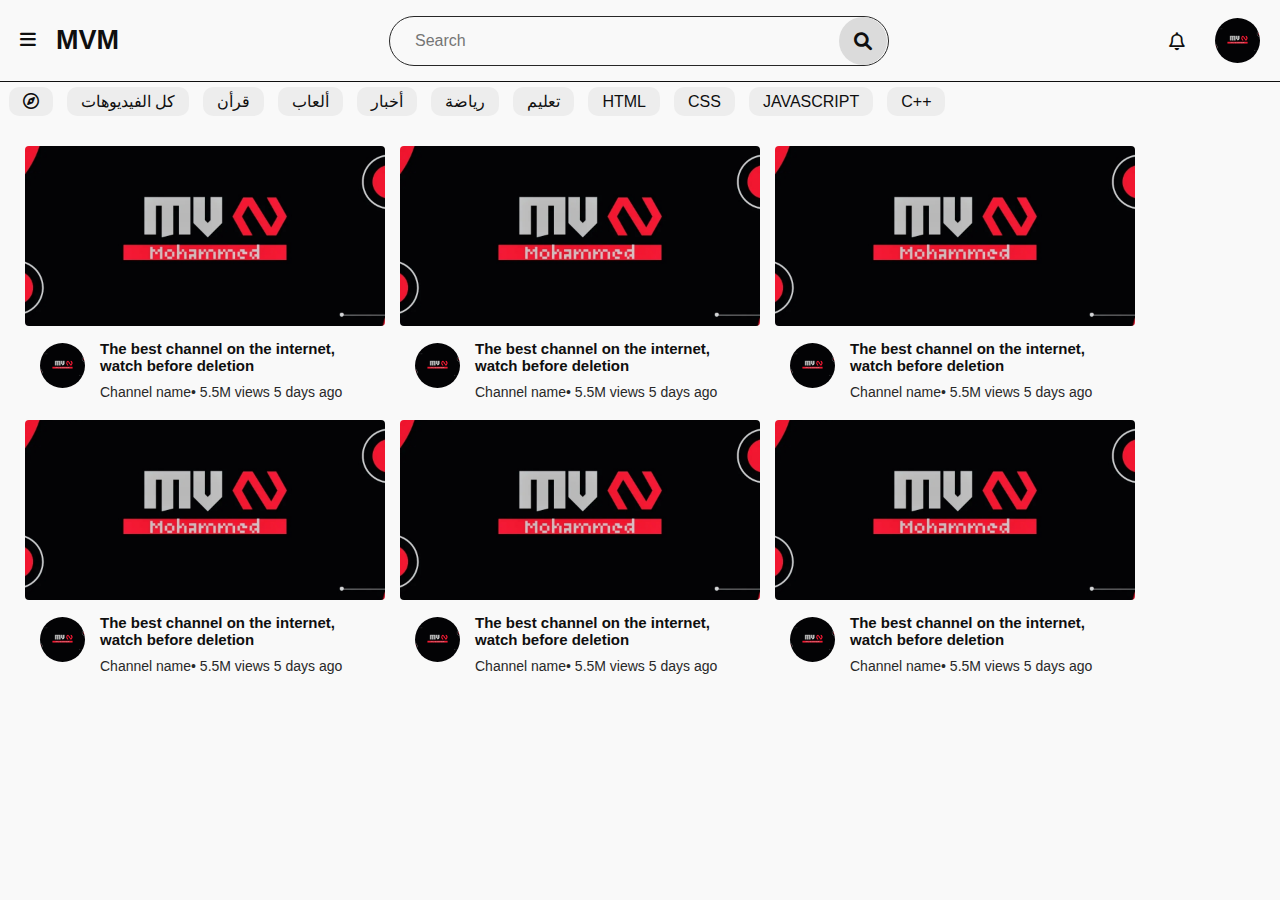
==== index.html @ 01b05f8d "Update index.html" ====
<!DOCTYPE html>
<html lang="ar">

<head>
 <meta charset="UTF-8">
 <meta name="viewport" content="width=device-width, initial-scale=1.0">
 <title>my YouTube</title>
 <link rel="shortcut icon" type="x-icon" herf="mv.jpg">
 <link rel="stylesheet" href="https://cdnjs.cloudflare.com/ajax/libs/font-awesome/6.0.0-beta3/css/all.min.css">
 <link rel="stylesheet" href="styles.css">
</head>

<body>
 <!-- upper menu -->
 <div class="navbar-top">
   <div class="nav-left">
      <a href="#" class="nav-item sidebar-btn"><i class="fa-solid fa-bars"></i></a>
      <a href="#logo" class="nav-item logo"><h2>MVM</h2></a>
   </div>
   <div class="search-pc">
      <input type="search" placeholder="Search">
      <a href="#" class="nav-item search-icon-pc"><i class="fas fa-search"></i></a>
   </div>
  <div class="nav-right">
   <a href="search.html" class="nav-item" id="search-icon"><i class="fas fa-search"></i></a>
   <a href="#" class="nav-item"><i class="fa-regular fa-bell"></i></a>
   <a href="account.html" class="profile-pc"><img src="mv.jpg" alt="error"></a>
  </div>
 </div>
 <!-------------------------->
 <!-- small bar -->
 <div class="navbar-sub">
  <a href="test.html">
   <div class="sub-item"><i class="fa-regular fa-compass"></i></div>

  <a href="test.html">
   <div class="sub-item">كل الفيديوهات</div>
  </a>
  <a href="test.html">
   <div class="sub-item">قرأن</div>
  </a>
  <a href="test.html">
   <div class="sub-item">ألعاب</div>
  </a>
  <a href="test.html">
   <div class="sub-item">أخبار</div>
  </a>
  <a href="test.html">
   <div class="sub-item">رياضة</div>
  </a>
  <a href="test.html">
   <div class="sub-item">تعليم</div>
  </a>
   <a href="test.html">
   <div class="sub-item">HTML</div>
  </a>
  <a href="test.html">
   <div class="sub-item">CSS</div>
  </a>
  <a href="test.html">
   <div class="sub-item">JAVASCRIPT</div>
  </a>
  <a href="test.html">
   <div class="sub-item">C++</div>
  </a>
  <!-- أضف المزيد من العناصر هنا إذا لزم الأمر -->
 </div>
 <!----- side bar ----->
 <div class="sidebar" id="sidebar">
   <ul>
      <li><a href="#" class="nav-item" id="sidebar-menu-btn"><i class="fa-solid fa-bars"></i></a></li>
       <li><a href="#">Home</a></li>
       <li><a href="#">Trending</a></li>
       <li><a href="#">Subscriptions</a></li>
       <hr>
       <li><a href="#">Library</a></li>
       <li><a href="#">History</a></li>
       
   </ul>
</div>
 <!-- media -->
 <div class="content">
  <div class="video-list">

   <!-- video1 -->
   <div class="video-item">
    <a href="V_index.html" class="vid-link">
     <div>
      <img src="mv.jpg" alt="Video Thumbnail">
     </div>
     <div class="vidtitle">
      <div>
       <a href="account.html">
        <img src="mv.jpg" alt="error">
       </a>
      </div>
      <div class="viddes">
       <a href="test.html">
        <h3>The best channel on the internet, watch before deletion </h3>
        <p>Channel name<span>&bull; 5.5M views </span><span>5 days ago </span></p>
       </a>
      </div>
     </div>
    </a>
   </div>

   <!-- video2 -->
   <div class="video-item">
    <a href="test.html" class="vid-link">
     <div>
      <img src="mv.jpg" alt="Video Thumbnail">
     </div>
     <div class="vidtitle">
      <div>
       <a href="account.html">
        <img src="mv.jpg" alt="error">
       </a>
      </div>
      <div class="viddes">
       <a href="test.html">
        <h3>The best channel on the internet, watch before deletion </h3>
        <p>Channel name<span>&bull; 5.5M views </span><span>5 days ago </span></p>
       </a>
      </div>
     </div>
    </a>
   </div>
   
      <!-- video3 -->
   <div class="video-item">
    <a href="test.html" class="vid-link">
     <div>
      <img src="mv.jpg" alt="Video Thumbnail">
     </div>
     <div class="vidtitle">
      <div>
       <a href="account.html">
        <img src="mv.jpg" alt="error">
       </a>
      </div>
      <div class="viddes">
       <a href="test.html">
        <h3>The best channel on the internet, watch before deletion </h3>
        <p>Channel name<span>&bull; 5.5M views </span><span>5 days ago </span></p>
       </a>
      </div>
     </div>
    </a>
   </div>
   
      <!-- video4 -->
   <div class="video-item">
    <a href="test.html" class="vid-link">
     <div>
      <img src="mv.jpg" alt="Video Thumbnail">
     </div>
     <div class="vidtitle">
      <div>
       <a href="account.html">
        <img src="mv.jpg" alt="error">
       </a>
      </div>
      <div class="viddes">
       <a href="test.html">
        <h3>The best channel on the internet, watch before deletion </h3>
        <p>Channel name<span>&bull; 5.5M views </span><span>5 days ago </span></p>
       </a>
      </div>
     </div>
    </a>
   </div>

   <!-- video5 -->
   <div class="video-item">
      <a href="V_index.html" class="vid-link">
       <div>
        <img src="mv.jpg" alt="Video Thumbnail">
       </div>
       <div class="vidtitle">
        <div>
         <a href="account.html">
          <img src="mv.jpg" alt="error">
         </a>
        </div>
        <div class="viddes">
         <a href="test.html">
          <h3>The best channel on the internet, watch before deletion </h3>
          <p>Channel name<span>&bull; 5.5M views </span><span>5 days ago </span></p>
         </a>
        </div>
       </div>
      </a>
     </div>

     <!-- video6 -->
   <div class="video-item">
      <a href="V_index.html" class="vid-link">
       <div>
        <img src="mv.jpg" alt="Video Thumbnail">
       </div>
       <div class="vidtitle">
        <div>
         <a href="account.html">
          <img src="mv.jpg" alt="error">
         </a>
        </div>
        <div class="viddes">
         <a href="test.html">
          <h3>The best channel on the internet, watch before deletion </h3>
          <p>Channel name<span>&bull; 5.5M views </span><span>5 days ago </span></p>
         </a>
        </div>
       </div>
      </a>
     </div>


   <!-- more video -->
  </div>
 </div>

 <!-- button menu -->
 <div class="navbar">
  <a href="#" class="nav-item home"><i class="fas fa-home"></i><span>Home</span></a>
  <a href="shorts.html" class="nav-item"><i class="fa-solid fa-bolt"></i><span>Shorts</span></a>
  <a href="upload-video.html" class="nav-item add"><i class="fas fa-plus-circle"></i></a>
  <a href="subscriber.html" class="nav-item"><i class="fa-solid fa-layer-group"></i><span>Subscriptions</span></a>
  <a href="account.html" class="nav-item"><img src="mv.jpg" alt="error"><span>You</span></a>
 </div>
 <script src="script.js" defer></script>
</body>
</html>
---- styles.css ----
* {
  font-family: Arial, sans-serif;
  outline: none;
  margin: 0;
  padding: 0;
  text-decoration: none;
  box-sizing: border-box;
}

body {
  background: var(--prc);
  padding-bottom: 60px;
  /* مساحة للشريط السفلي */
}
a {
  text-decoration: none;
}
:root {
  /*primery*/
  --prc: #f9f9f9;
  /*secondry*/
  --sec: #0f0f0f;
  /*logo*/
  --logo: #0f0f0f;
  /*icon*/
  --icc: #0f0f0f;
  /*background icon*/
  --icbgc: #dbdbdb;
  /*title*/
  --tic: #0f0f0f;
  /*paragraph*/
  --pac: #282828;
  /*menu*/
  --menuc: #ededed;

  /*open page button like home button*/
  --opc: #ff0000;
  /*subscribe button*/
  --sbc: #ff0000;
  /*subscribe background button*/
  --sbgbc: #cc0000;
  /*button hover*/
  --bhc: #383839;
}

.dark-mode {
  /*primery*/
  --prc: #0f0f0f;
  /*secondry*/
  --sec: #f9f9f9;
  /*logo*/
  --logo: #f1f1f1;
  /*icon*/
  --icc: #f9f9f9;
  /*background icon*/
  --icbgc: #272727;
  /*title*/
  --tic: #f1f1f1;
  /*paragraph*/
  --pac: #6d6d6d;
  /*menu*/
  --menuc: #272727;
}

#dark {
  cursor: pointer;
}

.vid-link {
  text-decoration: none;
  color: var(--tic);
}
/****************************************************/
.navbar-top {
  display: flex;
  justify-content: space-between;
  align-items: center;
  background-color: var(--prc);
  border-bottom: 1px solid var(--sec);
  padding: 0 20px;
  z-index: 1000;
  /* ضمان بقاء الشريط فوق باقي العناصر */
}
.nav-left{
  display: flex;
  gap: 10px;
}
.nav-left .sidebar-btn{
  cursor: pointer;
  margin-top: 5px;
}
.navbar-top .logo {
  font-size: 20px;
  font-weight: 700;
  padding-left: 10px;
  text-align: left;
}

.logo h2 {
  color: var(--sec);
}
.search-pc{
  display: flex;
  position: relative;
  gap: 10px;
}
.search-pc input{
  width: 500px;
  padding: 5px 25px;
  border-radius: 25px;
  font-size: 1rem;
  border: 1px solid var(--pac);
  background-color: var(--prc);
  color: var(--tic);
}
.search-icon-pc i{
  position: absolute;
  top: 1px;
  right: 12px;
  z-index: 1;
  background-color: var(--icbgc);
  padding: 15px;
  border-radius: 50%;
}
.navbar-top .nav-right {
  display: flex;
  gap: 30px;
}

.navbar-top .nav-item {
  display: flex;
  color: var(--icc);
  text-decoration: none;
  font-size: 18px;
}
#search-icon{
  display: none;
}
/**********/
.navbar-sub {
  padding-top: 10px;
  display: flex;
  overflow-x: auto;
  white-space: nowrap;
  background-color: var(--prc);
  padding: 5px 5px;
  gap: 10px;
}

.navbar-sub .sub-item {
  display: inline-block;
  padding: 5px 14px;
  margin-left: 4px;
  color: var(--sec);
  cursor: pointer;
  flex-shrink: 0;
  border-radius: 10px;
  background-color: var(--menuc);
  height: 100%;
  align-content: center;
}

.navbar-sub .sub-item:hover {
  background-color: #a2a2a2;
}
.nav-item.add i{
    font-size: 26px;
}

/********side bar **********/
.sidebar {
  display: none;  /* flex */
  flex-direction: column;
  justify-content: space-between;
  position: fixed;
  top: 0;
  left: 0;
  width: 250px;
  height: 100vh;
  background-color: var(--prc);
  padding: 20px;
  border-left: 1px solid var(--sec);
}
.sidebar ul{
  list-style: none;
  padding: 0;
  margin: 0;
}
.sidebar ul li {
  margin-bottom: 10px;
}
.sidebar ul li a{
    color: var(--tic);
    font-size: 1rem;
    font-weight: 600;
}
#sidebar_btn{
  position: fixed;
  top: 20px;
  right: 20px;
  cursor: pointer;
}
/****** bottom sub *******/
.navbar {
display: none;
}
.nav-item {
  flex: 1;
  text-align: center;
  padding: 25px 0;
  color: var(--icc);
  text-decoration: none;
  font-size: 12px;
}
.profile-pc{
  display: flex;
  align-items: center;
}
.profile-pc img{
  width: 45px;
  height: 45px;
  border-radius: 50%;
}
.nav-item img {
  width: 25px;
  height: 25px;
  border-radius: 50%;
}
.nav-item.home {
  color: var(--opc);
}
.nav-item span {
  display: block;
  margin-top: 5px;
}
/**channal bottom sub**/
.nav-item.ch-subscriptions {
  color: var(--opc);
}
/********** contant *******/
.content {
  padding: 2px 0;
  padding-top: 0px;
  padding-bottom: 30px;
  /* مساحة إضافية لتجنب تداخل المحتوى مع الشريط العلوي */
  overflow-y: auto;
}

.video-list {
  display: flex;
  flex-wrap: wrap;
  gap: 15px;
  padding-left: 25px;
  padding-top: 25px;
}

.video-item {
  background: var(--prc);
  width: 360px;
}

.video-item img {
  object-fit: cover;
  width: 360px;
  height: 180px;
  border-radius: 4px;
}

.vidtitle {
  display: flex;
  flex-direction: row;
  align-items: center;
  padding-left: 15px;
}

.vidtitle img {
  object-fit: cover;
  width: 45px;
  height: 45px;
  border-radius: 50px;
}

.vidtitle .viddes {
  align-items: center;
  margin-left: 10px;
}

.vidtitle a {
  color: var(--tic);
  text-decoration: none;
}

.vidtitle .viddes h3 {
  margin: 10px 5px;
  font-size: 15px;
}

.vidtitle p {
  margin: 5px;
  font-size: 14px;
  color: var(--pac);
}

.vidtitle .viddes {
  color: var(--tic);
  font-size: 0.9rem;
}

/******* account ********/
.nav-item.aactive {
  color: var(--sec);
}

.acontent {
  padding: 0 20px;
  padding-top: 20px;
  padding-bottom: 30px;
  /* مساحة إضافية لتجنب تداخل المحتوى مع الشريط العلوي */
  overflow-y: auto;
}

.aprofile {
  display: flex;
  border-radius: 15px;
  align-items: top;
  box-sizing: border-box;
  align-items: center;
  width: 100%;
  gap: 20px;
  padding: 2px 20px;
  color: var(--tic);
}

.aprofile img {
  width: 80px;
  height: 80px;
  border-radius: 50px;
}

.acontent-title {
  display: flex;
  align-items: center;
  justify-content: space-between;
  margin: 20px;
  color: var(--tic);
  font-size: 0.9rem;
}

.acontent-title button {
  display: flex;
  margin: 0;
  padding: 10px;
  border-radius: 15px;
  height: 40px;
  align-items: center;
}

.avideo-list {
  display: flex;
  flex-wrap: nowrap;
  overflow-x: auto;
  -webkit-overflow-scrolling: touch;
}

.avideo-item {
  flex: 0 0 auto;
  margin-right: 10px;
  width: 150px;
}
.avideo-item img {
  width: 100%;
  height: 50%;
  border-radius: 15px;
  object-fit: cover;
}

.avideo-item h3 {
  margin: 10px 0 5px;
  font-size: 18px;
  color: var(--tic);
}

.avideo-item p {
  font-size: 14px;
  color: var(--pac);
}
/****** sizing ***********/
@media (max-width: 600px) {
  .nav-item {
    font-size: 10px;
  }
  #search-icon{
    display: flex;
    color: var(--icc);
    text-decoration: none;
    font-size: 18px;
  }
  .nav-item i {
    font-size: 20px;
  }
  .profile-pc{
    display: none;
  }
  .video-item h3 {
    font-size: 16px;
  }

  .video-item p {
    font-size: 12px;
  }

  .avideo-item h3 {
    font-size: 16px;
  }

  .avideo-item p {
    font-size: 12px;
  }
  .video-list {
    display: flex;
    gap: 15px;
  padding-left: 0px;
  padding-top: 0px;
  }
  .video-item {
  background: var(--prc);
  width: 100%;
}
.video-item img {
  object-fit: cover;
  width: 100%;
  height: 230px;
}
.vidtitle img {
  object-fit: cover;
  width: 45px;
  height: 45px;
  border-radius: 50px;
}
#side-menu{
  display: none;
}
.navbar{
  display: flex;
  justify-content: space-around;
  align-items: center;
  position: fixed;
  bottom: 0;
  width: 100%;
  background-color: var(--prc);
  box-shadow: 0 -2px 5px rgba(0, 0, 0, 0.1);
  z-index: 999;
}
.sidebar{
  display: none;
}
.nav-left .sidebar-btn{
  display: none;
}
.search-pc{
  display: none;
}
}
/******* settings **********/
.Scontent {
  display: flex;
  flex-direction: column;
}

.seth3 {
  color: var(--tic);
}

.sbut-list button {
  background: var(--prc);
  font-size: 1rem;
  font-weight: 500;
  padding-left: 20px;
  text-align: left;
  width: 100%;
  height: 50px;
  border: none;
  color: var(--tic);
}

.but-list button:hover {
  background: var(--bhc);
}

/*general*/
#toggle-dark-mode span {
  position: fixed;
  right: 15px;
}

#toggle-dark-mode span i {
  fill: var(--icc);
}

#toggle-dark-mode span i:last-child {
  display: none;
}

.dark-mode #toggle-dark-mode span i:first-child {
  display: none;
}

.dark-mode #toggle-dark-mode span i:last-child {
  display: block;
}
/*********search**********/
.search-container {
  display: flex;
  position: relative;
  margin: 15px 10px;
  align-items: center;
  gap: 5px;
  width: auto;
}

.search-container button {
  padding: 5px 8px;
  color: var(--icc);
  background: var(--icbgc);
  font-size: 1.1rem;
  border: none;
  border-radius: 50px;
}

#search-box {
  width: 100%;
  height: 35px;
  border-radius: 20px;
  border: none;
  padding: 0 15px;
  background: var(--icbgc);
  color: var(--tic);
}

.suggestions-box {
  position: absolute;
  left: 0;
  right: 0;
  max-height: 200px;
  overflow-y: auto;
  border: none;
  color: var(--tic);
  font-size: 0.8rem;
}

.suggestion-item {
  padding: 10px;
  padding-left: 60px;
  cursor: pointer;
}

.suggestion-item:hover {
  background-color: var(--icbgc);
}
/****** channel ******/

.channel-banner {
  width: 100%;
  height: 100px;
  overflow: hidden;
  padding: 0px 10px;
}

.banner-image {
  width: 100%;
  height: 100%;
  object-fit: cover;
  border-radius: 15px;
}

.channel-info {
  display: flex;
  align-items: center;
  padding: 15px;
}

.profile-picture {
  width: 70px;
  height: 70px;
  border-radius: 50%;
  margin-right: 10px;
  flex-shrink: 0;
  /* Prevent the image from shrinking */
}

.channel-name {
  font-size: 1.4rem;
  font-weight: 600;
  color: var(--tic);
}

.subscriber-count {
  color: var(--pac);
  font-size: 0.9rem;
}
.Channel-description {
  color: var(--pac);
  font-size: 0.9rem;
  padding-left: 15px;
  margin-bottom: 20px;
}

.subscribe-btn {
  align-content: center;
  margin: 0px 15px;
  margin-bottom: 15px;
}
.subscribe-btn button {
  width: 100%;
  background-color: var(--sbc);
  color: white;
  border: none;
  padding: 10px 20px;
  font-size: 16px;
  border-radius: 25px;
  cursor: pointer;
  transition: background-color 0.3s ease;
}
.subscribe-btn button:hover {
  background-color: var(--sbgbc);
}

/* Navigation Tabs */
.ch-navbar-sub {
  padding-top: 10px;
  display: flex;
  overflow-x: auto;
  white-space: nowrap;
  padding: 5px 5px;
  gap: 1px;
}

.ch-navbar-sub .ch-sub-item {
  display: inline-block;
  padding: 5px 14px;
  margin-left: 4px;
  color: var(--prc2);
  cursor: pointer;
  flex-shrink: 0;
  height: 100%;
  align-content: center;
  border-bottom: 1px solid var(--icc);
}
/* Tab Content */
.tab-content {
  padding: 20px;
  display: none;
}

.tab-content.active {
  display: block;
}

.video-grid {
  display: grid;
  grid-template-columns: repeat(auto-fill, minmax(200px, 1fr));
  gap: 20px;
}

.video-card {
  border: 1px solid #ccc;
  border-radius: 8px;
  overflow: hidden;
  background-color: #fff;
  transition: box-shadow 0.3s ease;
}

.video-card:hover {
  box-shadow: 0 4px 8px rgba(0, 0, 0, 0.1);
}

.video-card img {
  width: 100%;
  height: auto;
}

.video-card h3 {
  margin: 10px;
  font-size: 18px;
}

.video-card p {
  margin: 10px;
  color: var(--pac);
}
/**** channal ****/
.channel-banner {
  width: 100%;
  height: 100px;
  overflow: hidden;
  padding: 0px 10px;
}

.banner-image {
  width: 100%;
  height: 100%;
  object-fit: cover;
  border-radius: 15px;
}

.channel-info {
  display: flex;
  align-items: center;
  padding: 15px;
}

.profile-picture {
  width: 70px;
  height: 70px;
  border-radius: 50%;
  margin-right: 10px;
  flex-shrink: 0;
  /* Prevent the image from shrinking */
}

.channel-name {
  font-size: 1.4rem;
  font-weight: 600;
  color: var(--tic);
}

.subscriber-count {
  color: var(--pac);
  font-size: 0.9rem;
}

.Channel-description {
  color: var(--pac);
  font-size: 0.9rem;
  padding-left: 15px;
  margin-bottom: 20px;
}

.subscribe-btn {
  align-content: center;
  margin: 0px 15px;
  margin-bottom: 15px;
}

.subscribe-btn button {
  width: 100%;
  background-color: var(--opc);
  color: white;
  border: none;
  padding: 10px 20px;
  font-size: 16px;
  border-radius: 25px;
  cursor: pointer;
  transition: background-color 0.3s ease;
}

.subscribe-btn button:hover {
  background-color: var(--sbgbc);
}

/* Navigation Tabs */
.ch-navbar-sub {
  padding-top: 10px;
  display: flex;
  overflow-x: auto;
  white-space: nowrap;
  padding: 5px 5px;
  gap: 1px;
}

.ch-navbar-sub .ch-sub-item {
  display: inline-block;
  padding: 5px 14px;
  margin-left: 4px;
  color: var(--sec);
  cursor: pointer;
  flex-shrink: 0;
  height: 100%;
  align-content: center;
  border-bottom: 2px solid transparent;
  transition: border-color 0.3s ease;
}

.ch-navbar-sub .ch-sub-item.active {
  border-bottom: 2px solid #ff0000;
}

/* Tab Content */
.tab-content {
  padding: 20px;
  display: none;
}

.tab-content.active {
  display: block;
}

.video-grid {
  gap: 10px;
}

.video-card {
  display: flex;
  border-radius: 8px;
  overflow: hidden;
  transition: box-shadow 0.3s ease;
  align-items: center;
  background: transparent;
  border: none;
}
.video-card img {
  width: 160px;
  height: 90px;
  border-radius: 15px;
}
.Toplist {
  color: var(--tic);
  font-size: 1.2rem;
}
.ch-videod {
  top: 50px;
}
.ch-videod h3 {
  margin: 10px;
  font-size: 0.9rem;
  color: var(--tic);
}
.ch-videod p {
  margin: 10px;
  color: var(--pac);
  font-size: 0.7rem;
}

.ch-video-list {
  display: flex;
  flex-wrap: nowrap;
  overflow-x: auto;
  gap: 25px;
}

.ch-video-item {
  margin-right: 10px;
  width: 300px;
}
.ch-video-item img {
  width: 320px;
  height: 180px;
  border-radius: 15px;
  object-fit: cover;
}

.ch-video-item h3 {
  margin: 10px 0 5px;
  font-size: 1rem;
  color: var(--tic);
}

.ch-video-item p {
  font-size: 14px;
  color: var(--pac);
}

.ch-ranking-but {
  display: flex;
  margin: 10px 0;
  width: auto;
  gap: 10px;
}
.ch-ranking-but button {
  width: 70px;
  padding: 10px;
  border: none;
  border-radius: 10px;
  align-content: center;
  cursor: pointer;
  font-weight: 700;
}
/****** subscribers ****/
.sub-info {
  display: flex;
  align-items: center;
}
.sub-link {
  text-decoration: none;
  display: flex;
  align-items: center;
  margin: 10px 0px;
  padding-right: 90px;
}
.sub-link h3 {
  color: var(--tic);
}
.sub-link p {
  color: var(--pac);
  font-size: 0.9rem;
}
.sub-info .sub-link img {
  width: 70px;
  height: 70px;
  border-radius: 50%;
  object-fit: cover;
  margin: 0px 15px;
}
.sub-icon a {
  color: var(--icc);
  font-size: 1rem;
  background: var(--icbgc);
  padding: 5px 10px;
  border-radius: 15px;
}
/******* sizing **********/

/***************************************************/
/***** upload video **/
.uvc {
  max-width: 600px;
  margin: 0 auto;
  padding: 20px;
  background-color: #fff;
  border-radius: 8px;
  box-shadow: 0 2px 4px rgba(0, 0, 0, 0.1);
}

.uvc h1 {
  color: #333;
  text-align: center;
}

.upload-section {
  display: flex;
}

#video-preview {
  display: none;
  max-width: 192px;
  fill: auto;
}

label {
  display: block;
  margin-bottom: 8px;
  color: #555;
}

input[type="text"],
textarea {
  width: 100%;
  padding: 8px;
  margin-bottom: 12px;
  border: 1px solid #ddd;
  border-radius: 4px;
  box-sizing: border-box;
}

textarea {
  height: 100px;
}

.uvsave-Button {
  width: 100%;
  padding: 10px;
  background-color: #007bff;
  color: #fff;
  border: none;
  border-radius: 4px;
  cursor: pointer;
  font-size: 16px;
}

.uvsave-Button:hover {
  background-color: #0056b3;
}

#thumbnail-preview {
  max-width: 100%;
  height: auto;
  margin-bottom: 15px;
  border: 2px solid #ccc;
  border-radius: 8px;
}
/******* videos **********/
.video-top {
  display: flex;
  margin: 0px;
  width: 100%;
  height: 300px;
  z-index: 1000;
}

.video-top video {
  width: 100%;
}
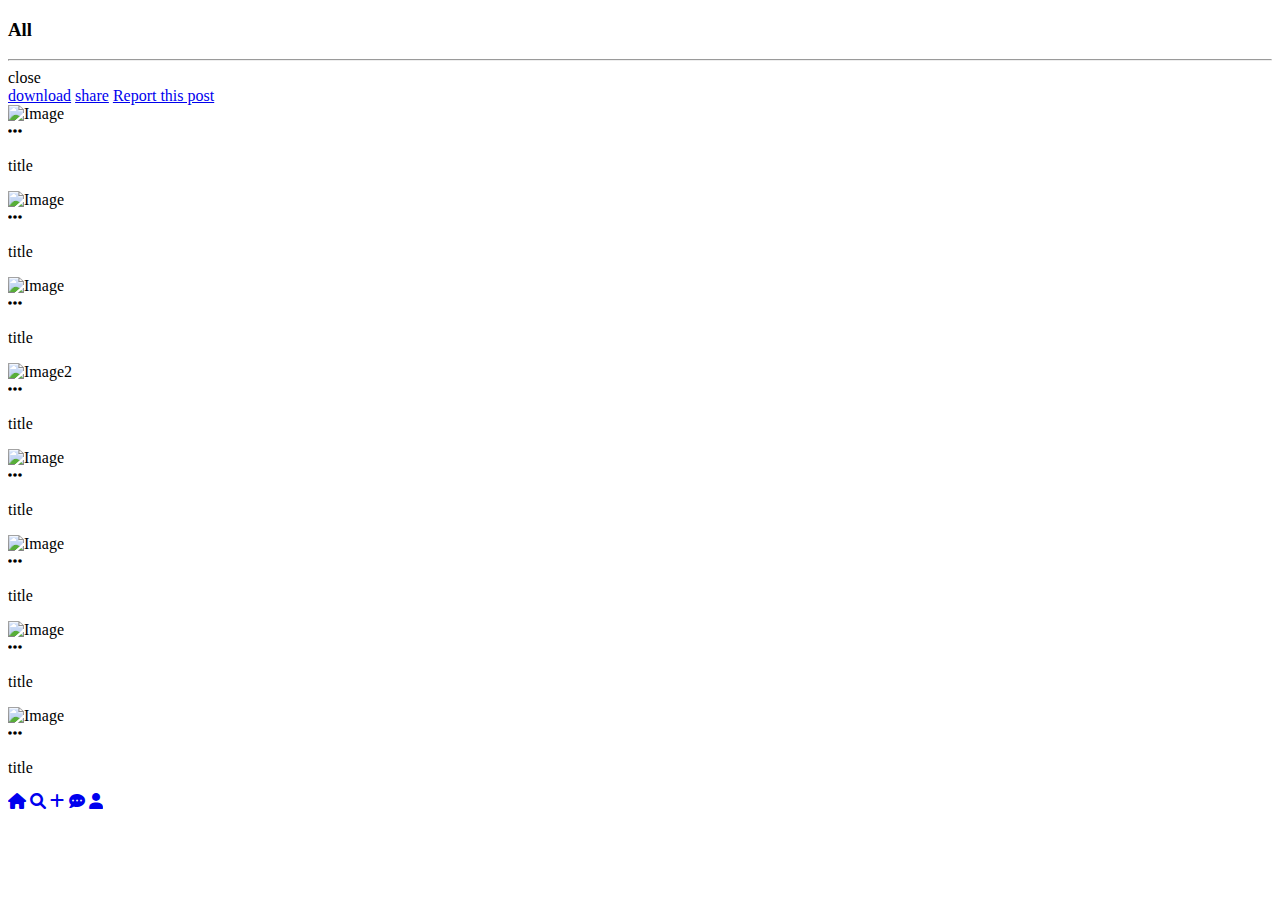
==== commit 155f217a: "Add files via upload" ====
--- a/index.html
+++ b/index.html
@@ -2,231 +2,129 @@
 <html lang="ar">
 
 <head>
- <meta charset="UTF-8">
- <meta name="viewport" content="width=device-width, initial-scale=1.0">
- <title>my YouTube</title>
- <link rel="shortcut icon" type="x-icon" herf="mv.jpg">
- <link rel="stylesheet" href="https://cdnjs.cloudflare.com/ajax/libs/font-awesome/6.0.0-beta3/css/all.min.css">
- <link rel="stylesheet" href="styles.css">
+  <meta charset="UTF-8">
+  <meta name="viewport" content="width=device-width, initial-scale=1.0">
+  <title>1</title>
+  <link rel="stylesheet" href="https://cdnjs.cloudflare.com/ajax/libs/font-awesome/6.0.0-beta3/css/all.min.css">
+  <link rel="stylesheet" href="style.css">
 </head>
 
 <body>
- <!-- upper menu -->
- <div class="navbar-top">
-   <div class="nav-left">
-      <a href="#" class="nav-item sidebar-btn"><i class="fa-solid fa-bars"></i></a>
-      <a href="#logo" class="nav-item logo"><h2>MVM</h2></a>
-   </div>
-   <div class="search-pc">
-      <input type="search" placeholder="Search">
-      <a href="#" class="nav-item search-icon-pc"><i class="fas fa-search"></i></a>
-   </div>
-  <div class="nav-right">
-   <a href="search.html" class="nav-item" id="search-icon"><i class="fas fa-search"></i></a>
-   <a href="#" class="nav-item"><i class="fa-regular fa-bell"></i></a>
-   <a href="account.html" class="profile-pc"><img src="mv.jpg" alt="error"></a>
+  <div class="container">
+    <header>
+      <div class="all">
+        <h3>All</h3>
+        <hr>
+      </div>
+      
+      <div class="popup" id="popup">
+  <a onclick="closepopup()">close</a>
+  <div class="share-img">
+    <a href="#">download</a>
+    <a href="#">share</a>
+    <a href="#">Report this post </a>
   </div>
- </div>
- <!-------------------------->
- <!-- small bar -->
- <div class="navbar-sub">
-  <a href="test.html">
-   <div class="sub-item"><i class="fa-regular fa-compass"></i></div>
-
-  <a href="test.html">
-   <div class="sub-item">كل الفيديوهات</div>
-  </a>
-  <a href="test.html">
-   <div class="sub-item">قرأن</div>
-  </a>
-  <a href="test.html">
-   <div class="sub-item">ألعاب</div>
-  </a>
-  <a href="test.html">
-   <div class="sub-item">أخبار</div>
-  </a>
-  <a href="test.html">
-   <div class="sub-item">رياضة</div>
-  </a>
-  <a href="test.html">
-   <div class="sub-item">تعليم</div>
-  </a>
-   <a href="test.html">
-   <div class="sub-item">HTML</div>
-  </a>
-  <a href="test.html">
-   <div class="sub-item">CSS</div>
-  </a>
-  <a href="test.html">
-   <div class="sub-item">JAVASCRIPT</div>
-  </a>
-  <a href="test.html">
-   <div class="sub-item">C++</div>
-  </a>
-  <!-- أضف المزيد من العناصر هنا إذا لزم الأمر -->
- </div>
- <!----- side bar ----->
- <div class="sidebar" id="sidebar">
-   <ul>
-      <li><a href="#" class="nav-item" id="sidebar-menu-btn"><i class="fa-solid fa-bars"></i></a></li>
-       <li><a href="#">Home</a></li>
-       <li><a href="#">Trending</a></li>
-       <li><a href="#">Subscriptions</a></li>
-       <hr>
-       <li><a href="#">Library</a></li>
-       <li><a href="#">History</a></li>
-       
-   </ul>
 </div>
- <!-- media -->
- <div class="content">
-  <div class="video-list">
-
-   <!-- video1 -->
-   <div class="video-item">
-    <a href="V_index.html" class="vid-link">
-     <div>
-      <img src="mv.jpg" alt="Video Thumbnail">
-     </div>
-     <div class="vidtitle">
-      <div>
-       <a href="account.html">
-        <img src="mv.jpg" alt="error">
-       </a>
-      </div>
-      <div class="viddes">
-       <a href="test.html">
-        <h3>The best channel on the internet, watch before deletion </h3>
-        <p>Channel name<span>&bull; 5.5M views </span><span>5 days ago </span></p>
-       </a>
-      </div>
-     </div>
-    </a>
-   </div>
-
-   <!-- video2 -->
-   <div class="video-item">
-    <a href="test.html" class="vid-link">
-     <div>
-      <img src="mv.jpg" alt="Video Thumbnail">
-     </div>
-     <div class="vidtitle">
-      <div>
-       <a href="account.html">
-        <img src="mv.jpg" alt="error">
-       </a>
-      </div>
-      <div class="viddes">
-       <a href="test.html">
-        <h3>The best channel on the internet, watch before deletion </h3>
-        <p>Channel name<span>&bull; 5.5M views </span><span>5 days ago </span></p>
-       </a>
-      </div>
-     </div>
-    </a>
-   </div>
-   
-      <!-- video3 -->
-   <div class="video-item">
-    <a href="test.html" class="vid-link">
-     <div>
-      <img src="mv.jpg" alt="Video Thumbnail">
-     </div>
-     <div class="vidtitle">
-      <div>
-       <a href="account.html">
-        <img src="mv.jpg" alt="error">
-       </a>
-      </div>
-      <div class="viddes">
-       <a href="test.html">
-        <h3>The best channel on the internet, watch before deletion </h3>
-        <p>Channel name<span>&bull; 5.5M views </span><span>5 days ago </span></p>
-       </a>
-      </div>
-     </div>
-    </a>
-   </div>
-   
-      <!-- video4 -->
-   <div class="video-item">
-    <a href="test.html" class="vid-link">
-     <div>
-      <img src="mv.jpg" alt="Video Thumbnail">
-     </div>
-     <div class="vidtitle">
-      <div>
-       <a href="account.html">
-        <img src="mv.jpg" alt="error">
-       </a>
-      </div>
-      <div class="viddes">
-       <a href="test.html">
-        <h3>The best channel on the internet, watch before deletion </h3>
-        <p>Channel name<span>&bull; 5.5M views </span><span>5 days ago </span></p>
-       </a>
-      </div>
-     </div>
-    </a>
-   </div>
-
-   <!-- video5 -->
-   <div class="video-item">
-      <a href="V_index.html" class="vid-link">
-       <div>
-        <img src="mv.jpg" alt="Video Thumbnail">
-       </div>
-       <div class="vidtitle">
-        <div>
-         <a href="account.html">
-          <img src="mv.jpg" alt="error">
-         </a>
-        </div>
-        <div class="viddes">
-         <a href="test.html">
-          <h3>The best channel on the internet, watch before deletion </h3>
-          <p>Channel name<span>&bull; 5.5M views </span><span>5 days ago </span></p>
-         </a>
-        </div>
-       </div>
-      </a>
-     </div>
-
-     <!-- video6 -->
-   <div class="video-item">
-      <a href="V_index.html" class="vid-link">
-       <div>
-        <img src="mv.jpg" alt="Video Thumbnail">
-       </div>
-       <div class="vidtitle">
-        <div>
-         <a href="account.html">
-          <img src="mv.jpg" alt="error">
-         </a>
-        </div>
-        <div class="viddes">
-         <a href="test.html">
-          <h3>The best channel on the internet, watch before deletion </h3>
-          <p>Channel name<span>&bull; 5.5M views </span><span>5 days ago </span></p>
-         </a>
-        </div>
-       </div>
-      </a>
-     </div>
+    </header>
 
 
-   <!-- more video -->
+    <div class="gallery">
+      <!-------->
+      <div class="column">
+        <!-------->
+        <div class="card">
+          <div class="photo">
+            <img src="m1.jpg" alt="Image">
+          </div>
+          <div class="description">
+            <i class="fa-solid fa-ellipsis" onclick="openpopup()"></i>
+            <p>title</p>
+          </div>
+        </div>
+        <div class="card">
+          <div class="photo">
+            <img src="m2.jpg" alt="Image">
+          </div>
+          <div class="description">
+            <i class="fa-solid fa-ellipsis" onclick="openpopup()"></i>
+            <p>title</p>
+          </div>
+        </div>
+
+        <div class="card">
+          <div class="photo">
+            <img src="m3.jpg" alt="Image">
+          </div>
+          <div class="description">
+            <i class="fa-solid fa-ellipsis" onclick="openpopup()"></i>
+            <p>title</p>
+          </div>
+        </div>
+        <div class="card">
+          <div class="photo">
+            <img src="m8.jpg" alt="Image2">
+          </div>
+          <div class="description">
+            <i class="fa-solid fa-ellipsis" onclick="openpopup()"></i>
+            <p>title</p>
+          </div>
+        </div>
+      </div>
+      <div class="column">
+        <!-------->
+        <div class="card">
+          <div class="photo">
+            <img src="m4.jpg" alt="Image">
+          </div>
+          <div class="description">
+            <i class="fa-solid fa-ellipsis" onclick="openpopup()"></i>
+            <p>title</p>
+          </div>
+        </div>
+        <!-------->
+        <div class="card">
+          <div class="photo">
+            <img src="m5.jpg" alt="Image">
+          </div>
+          <div class="description">
+            <i class="fa-solid fa-ellipsis" onclick="openpopup()"></i>
+            <p>title</p>
+          </div>
+        </div>
+        <!-------->
+        <div class="card">
+          <div class="photo">
+            <img src="m6.jpg" alt="Image">
+          </div>
+          <div class="description">
+            <i class="fa-solid fa-ellipsis" onclick="openpopup()"></i>
+            <p>title</p>
+          </div>
+        </div>
+        <!-------->
+        <div class="card">
+          <div class="photo">
+            <img src="m7.jpg" alt="Image">
+          </div>
+          <div class="description">
+            <i class="fa-solid fa-ellipsis" onclick="openpopup()"></i>
+            <p>title</p>
+          </div>
+        </div>
+      </div>
+    </div>
   </div>
- </div>
 
- <!-- button menu -->
- <div class="navbar">
-  <a href="#" class="nav-item home"><i class="fas fa-home"></i><span>Home</span></a>
-  <a href="shorts.html" class="nav-item"><i class="fa-solid fa-bolt"></i><span>Shorts</span></a>
-  <a href="upload-video.html" class="nav-item add"><i class="fas fa-plus-circle"></i></a>
-  <a href="subscriber.html" class="nav-item"><i class="fa-solid fa-layer-group"></i><span>Subscriptions</span></a>
-  <a href="account.html" class="nav-item"><img src="mv.jpg" alt="error"><span>You</span></a>
- </div>
- <script src="script.js" defer></script>
+  <footer>
+    <div class="button-menu">
+      <a href="#"><i class="fa-solid fa-house"></i></a>
+      <a href="#"><i class="fa-solid fa-magnifying-glass"></i></a>
+      <a href="#"><i class="fa-solid fa-plus"></i></a>
+      <a href="#"><i class="fa-solid fa-comment-dots"></i></a>
+      <a href="settings.html"><i class="fa-solid fa-user"></i></a>
+    </div>
+  </footer>
+  <script src="script.js" defer></script>
 </body>
-</html>
+
+</html>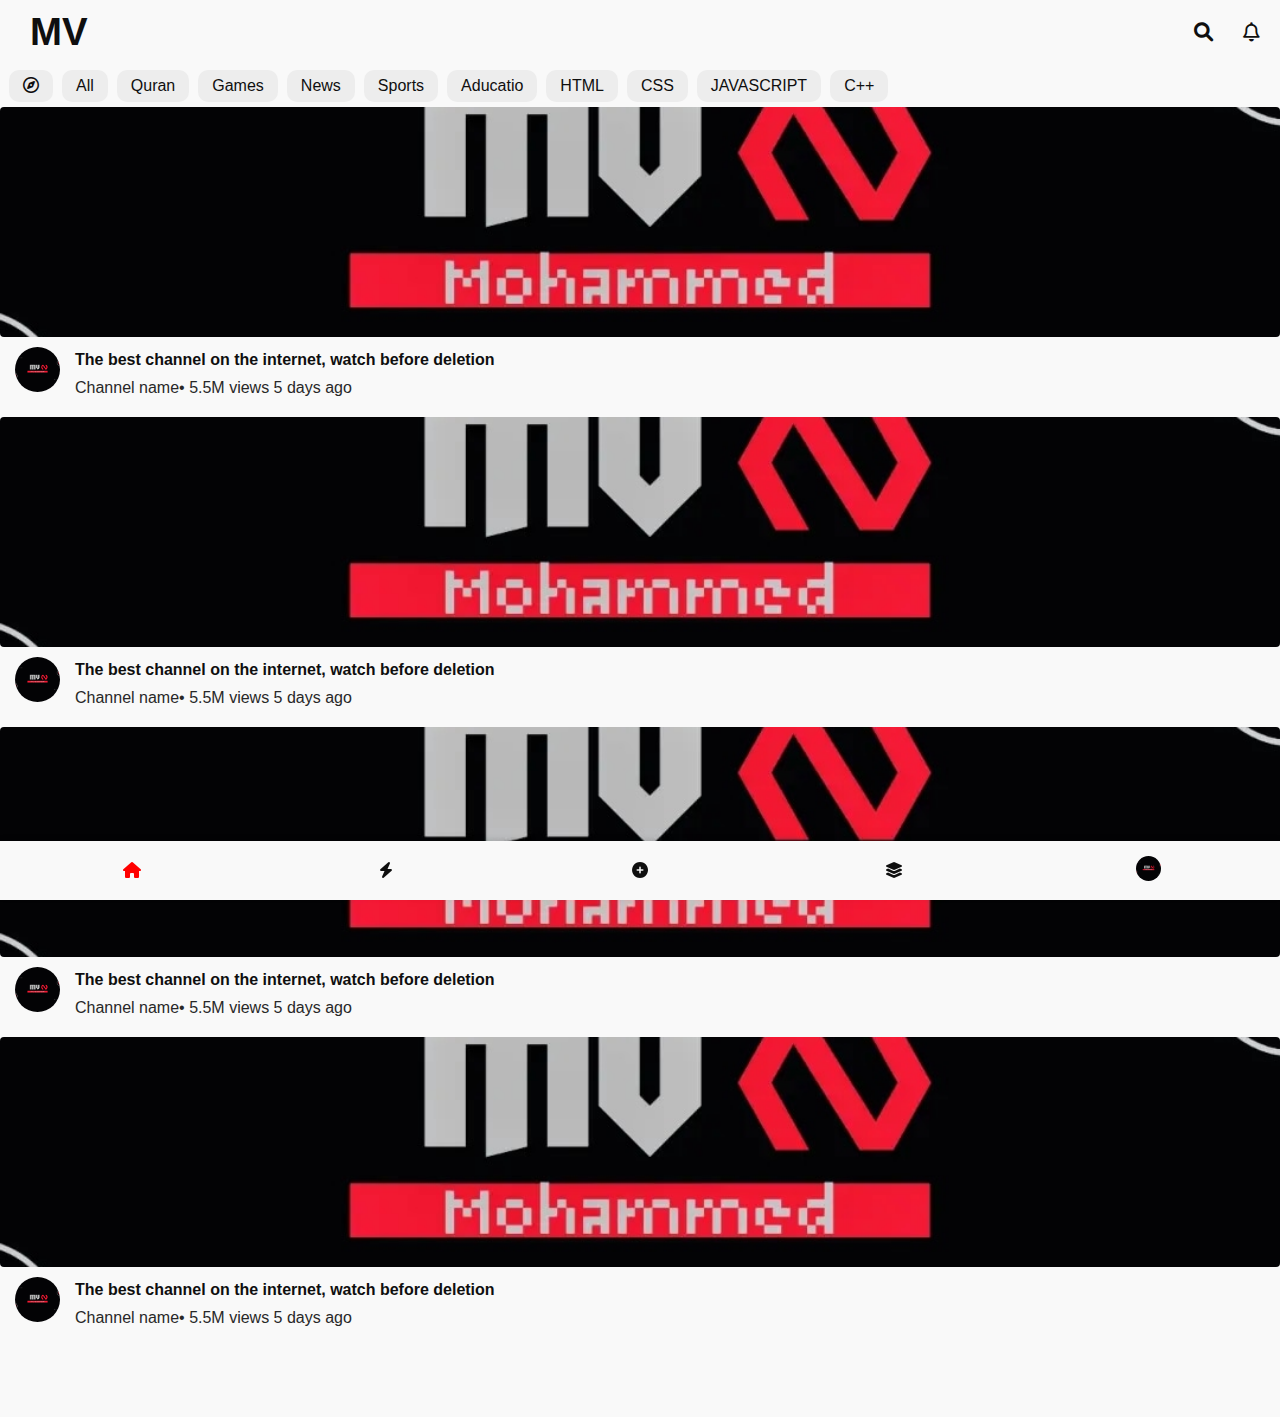
==== commit 3140a238: "Add files via upload" ====
--- a/index.html
+++ b/index.html
@@ -2,129 +2,166 @@
 <html lang="ar">
 
 <head>
-  <meta charset="UTF-8">
-  <meta name="viewport" content="width=device-width, initial-scale=1.0">
-  <title>1</title>
-  <link rel="stylesheet" href="https://cdnjs.cloudflare.com/ajax/libs/font-awesome/6.0.0-beta3/css/all.min.css">
-  <link rel="stylesheet" href="style.css">
+ <meta charset="UTF-8">
+ <meta name="viewport" content="width=device-width, initial-scale=1.0">
+ <title>my YouTube</title>
+ <link rel="stylesheet" href="https://cdnjs.cloudflare.com/ajax/libs/font-awesome/6.0.0-beta3/css/all.min.css">
+ <link rel="stylesheet" href="styles.css">
 </head>
 
 <body>
-  <div class="container">
-    <header>
-      <div class="all">
-        <h3>All</h3>
-        <hr>
+ <!-- upper menu -->
+ <div class="navbar-top">
+  <a href="#" class="nav-item logo"><h1>MV</h1></a>
+  <div class="nav-right">
+   <a href="search.html" class="nav-item">
+    <i class="fas fa-search"></i></a>
+   <a href="#" class="nav-item"><i class="fa-regular fa-bell"></i></a>
+  </div>
+ </div>
+ <!-------------------------->
+ <!-- small bar -->
+ <div class="navbar-sub">
+  <a href="test.html">
+   <div class="sub-item"><i class="fa-regular fa-compass"></i></div>
+
+  <a href="test.html">
+   <div class="sub-item">All</div>
+  </a>
+  <a href="test.html">
+   <div class="sub-item">Quran</div>
+  </a>
+  <a href="test.html">
+   <div class="sub-item">Games</div>
+  </a>
+  <a href="test.html">
+   <div class="sub-item">News</div>
+  </a>
+  <a href="test.html">
+   <div class="sub-item">Sports</div>
+  </a>
+  <a href="test.html">
+   <div class="sub-item">Aducatio</div>
+  </a>
+   <a href="test.html">
+   <div class="sub-item">HTML</div>
+  </a>
+  <a href="test.html">
+   <div class="sub-item">CSS</div>
+  </a>
+  <a href="test.html">
+   <div class="sub-item">JAVASCRIPT</div>
+  </a>
+  <a href="test.html">
+   <div class="sub-item">C++</div>
+  </a>
+  <!-- أضف المزيد من العناصر هنا إذا لزم الأمر -->
+ </div>
+ <!--------------------------->
+ <!-- media -->
+ <div class="content">
+  <div class="video-list">
+   <!-- video1 -->
+   <div class="video-item">
+    <a href="video1.html" class="vid-link">
+     <div>
+      <img src="mv.jpg" alt="Video Thumbnail">
+     </div>
+     <div class="vidtitle">
+      <div>
+       <a href="account.html">
+        <img src="mv.jpg" alt="error">
+       </a>
       </div>
-      
-      <div class="popup" id="popup">
-  <a onclick="closepopup()">close</a>
-  <div class="share-img">
-    <a href="#">download</a>
-    <a href="#">share</a>
-    <a href="#">Report this post </a>
-  </div>
-</div>
-    </header>
+      <div class="viddes">
+       <a href="test.html">
+        <h3>The best channel on the internet, watch before deletion </h3>
+        <p>Channel name<span>&bull; 5.5M views </span><span>5 days ago </span></p>
+       </a>
+      </div>
+     </div>
+    </a>
+   </div>
+
+   <!-- video2 -->
+   <div class="video-item">
+    <a href="video2.html" class="vid-link">
+     <div>
+      <img src="mv.jpg" alt="Video Thumbnail">
+     </div>
+     <div class="vidtitle">
+      <div>
+       <a href="account.html">
+        <img src="mv.jpg" alt="error">
+       </a>
+      </div>
+      <div class="viddes">
+       <a href="test.html">
+        <h3>The best channel on the internet, watch before deletion </h3>
+        <p>Channel name<span>&bull; 5.5M views </span><span>5 days ago </span></p>
+       </a>
+      </div>
+     </div>
+    </a>
+   </div>
+   
+      <!-- video3 -->
+   <div class="video-item">
+    <a href="video3.html" class="vid-link">
+     <div>
+      <img src="mv.jpg" alt="Video Thumbnail">
+     </div>
+     <div class="vidtitle">
+      <div>
+       <a href="../html-folder/account.html">
+        <img src="mv.jpg" alt="error">
+       </a>
+      </div>
+      <div class="viddes">
+       <a href="test.html">
+        <h3>The best channel on the internet, watch before deletion </h3>
+        <p>Channel name<span>&bull; 5.5M views </span><span>5 days ago </span></p>
+       </a>
+      </div>
+     </div>
+    </a>
+   </div>
+   
+      <!-- video4 -->
+   <div class="video-item">
+    <a href="video4.html" class="vid-link">
+     <div>
+      <img src="mv.jpg" alt="Video Thumbnail">
+     </div>
+     <div class="vidtitle">
+      <div>
+       <a href="account.html">
+        <img src="mv.jpg" alt="error">
+       </a>
+      </div>
+      <div class="viddes">
+       <a href="test.html">
+        <h3>The best channel on the internet, watch before deletion </h3>
+        <p>Channel name<span>&bull; 5.5M views </span><span>5 days ago </span></p>
+       </a>
+      </div>
+     </div>
+    </a>
+   </div>
 
 
-    <div class="gallery">
-      <!-------->
-      <div class="column">
-        <!-------->
-        <div class="card">
-          <div class="photo">
-            <img src="m1.jpg" alt="Image">
-          </div>
-          <div class="description">
-            <i class="fa-solid fa-ellipsis" onclick="openpopup()"></i>
-            <p>title</p>
-          </div>
-        </div>
-        <div class="card">
-          <div class="photo">
-            <img src="m2.jpg" alt="Image">
-          </div>
-          <div class="description">
-            <i class="fa-solid fa-ellipsis" onclick="openpopup()"></i>
-            <p>title</p>
-          </div>
-        </div>
+   <!-- more video -->
+  </div>
+ </div>
 
-        <div class="card">
-          <div class="photo">
-            <img src="m3.jpg" alt="Image">
-          </div>
-          <div class="description">
-            <i class="fa-solid fa-ellipsis" onclick="openpopup()"></i>
-            <p>title</p>
-          </div>
-        </div>
-        <div class="card">
-          <div class="photo">
-            <img src="m8.jpg" alt="Image2">
-          </div>
-          <div class="description">
-            <i class="fa-solid fa-ellipsis" onclick="openpopup()"></i>
-            <p>title</p>
-          </div>
-        </div>
-      </div>
-      <div class="column">
-        <!-------->
-        <div class="card">
-          <div class="photo">
-            <img src="m4.jpg" alt="Image">
-          </div>
-          <div class="description">
-            <i class="fa-solid fa-ellipsis" onclick="openpopup()"></i>
-            <p>title</p>
-          </div>
-        </div>
-        <!-------->
-        <div class="card">
-          <div class="photo">
-            <img src="m5.jpg" alt="Image">
-          </div>
-          <div class="description">
-            <i class="fa-solid fa-ellipsis" onclick="openpopup()"></i>
-            <p>title</p>
-          </div>
-        </div>
-        <!-------->
-        <div class="card">
-          <div class="photo">
-            <img src="m6.jpg" alt="Image">
-          </div>
-          <div class="description">
-            <i class="fa-solid fa-ellipsis" onclick="openpopup()"></i>
-            <p>title</p>
-          </div>
-        </div>
-        <!-------->
-        <div class="card">
-          <div class="photo">
-            <img src="m7.jpg" alt="Image">
-          </div>
-          <div class="description">
-            <i class="fa-solid fa-ellipsis" onclick="openpopup()"></i>
-            <p>title</p>
-          </div>
-        </div>
-      </div>
-    </div>
-  </div>
-
-  <footer>
-    <div class="button-menu">
-      <a href="#"><i class="fa-solid fa-house"></i></a>
-      <a href="#"><i class="fa-solid fa-magnifying-glass"></i></a>
-      <a href="#"><i class="fa-solid fa-plus"></i></a>
-      <a href="#"><i class="fa-solid fa-comment-dots"></i></a>
-      <a href="settings.html"><i class="fa-solid fa-user"></i></a>
-    </div>
-  </footer>
-  <script src="script.js" defer></script>
+ <!-- button menu -->
+ <div class="navbar">
+  <a href="#" class="nav-item home"><i class="fas fa-home"></i></a>
+  <a href="shorts.html" class="nav-item"><i class="fa-solid fa-bolt"></i></a>
+  <a href="#" class="nav-item"><i class="fas fa-plus-circle"></i></a>
+  <a href="subscriber.html" class="nav-item"><i class="fa-solid fa-layer-group"></i></a>
+  <a href="account.html" class="nav-item"><img src="mv.jpg" alt="error"></a>
+ </div>
+ <script src="script.js" defer></script>
 </body>
-
 </html>--- a/styles.css
+++ b/styles.css
@@ -0,0 +1,905 @@
+* {
+  font-family: Arial, sans-serif;
+  outline: none;
+  margin: 0;
+  padding: 0;
+  text-decoration: none;
+  box-sizing: border-box;
+  user-select: none;
+  -webkit-tap-highlight-color: transparent;
+}
+*:focus {
+  outline: none;
+}
+
+body {
+  background: var(--prc1);
+  padding-bottom: 60px;
+  direction: ltr;
+}
+
+:root {
+  --prc1: #f9f9f9;
+  --prc2: #0f0f0f;
+
+  --logo: #0f0f0f;
+  --icc: #0f0f0f;
+  --icbgc: #dbdbdb;
+
+  --tic: #0f0f0f;
+  --pac: #282828;
+  --menuc: #ededed;
+  --fmc: #ff0000;
+
+  --active: #a2a2a2;
+
+  /*#ff0000*/
+}
+
+.dark-mode {
+  --prc1: #0f0f0f;
+  --prc2: #f9f9f9;
+
+  --logo: #f1f1f1;
+  --icc: #f9f9f9;
+  --icbgc: #272727;
+
+  --tic: #f1f1f1;
+  --pac: #6d6d6d;
+  --menuc: #272727;
+}
+
+#dark {
+  cursor: pointer;
+}
+
+.vid-link {
+  color: var(--tic);
+}
+/***** nav top *****/
+.navbar-top {
+  display: flex;
+  justify-content: space-between;
+  align-items: center;
+  background-color: var(--prc1);
+  box-shadow: 0 2px 5px rgba(0, 0, 0, 0.1);
+  border-bottom: 1px solid var(--prc1);
+  padding: 0 20px;
+  z-index: 1000;
+}
+
+.navbar-top .logo {
+  font: 20px 700;
+  padding-left: 10px;
+}
+
+.logo h {
+  color: var(--prc2);
+}
+
+.navbar-top .nav-right {
+  display: flex;
+  gap: 30px;
+}
+
+.navbar-top .nav-item {
+  display: flex;
+  color: var(--icc);
+  font-size: 1.2rem;
+}
+
+.navbar-sub {
+  display: flex;
+  overflow-x: auto;
+  white-space: nowrap;
+  background-color: var(--prc1);
+  padding: 5px;
+  gap: 5px;
+}
+.navbar-sub::-webkit-scrollbar {
+  overflow: hidden;
+}
+.navbar-sub .sub-item {
+  display: inline-block;
+  padding: 7px 14px;
+  margin-left: 4px;
+  color: var(--prc2);
+  cursor: pointer;
+  flex-shrink: 0;
+  border-radius: 10px;
+  background-color: var(--menuc);
+  height: 100%;
+  align-content: center;
+}
+
+.navbar-sub .sub-item:active {
+  background-color: var(--active);
+}
+
+/****** bottom sub *******/
+.navbar {
+  display: flex;
+  justify-content: space-around;
+  align-items: center;
+  position: fixed;
+  bottom: 0;
+  width: 100%;
+  background-color: var(--prc1);
+  box-shadow: 0 -2px 5px rgba(0, 0, 0, 0.1);
+  z-index: 999;
+  padding: 5px;
+}
+.nav-item {
+  flex: 1;
+  text-align: center;
+  padding: 10px 0;
+  color: var(--icc);
+}
+.nav-item img {
+  width: 25px;
+  height: 25px;
+  border-radius: 50%;
+}
+.nav-item.home {
+  color: var(--fmc);
+}
+.nav-item .add {
+  padding: 20px 10px;
+  font-size: 100px;
+  color: #000;
+}
+
+/**channal bottom sub**/
+.nav-item.ch-subscriptions {
+  color: var(--fmc);
+}
+
+/***** contant*****/
+.content {
+  padding: 0 0 10px 0;
+  overflow-y: auto;
+}
+
+.video-list {
+  display: flex;
+  flex-direction: column;
+}
+
+.video-item {
+  background: var(--prc1);
+}
+.video-item:active {
+  background-color: var(--icbgc);
+}
+
+.video-item img {
+  object-fit: cover;
+  width: 100%;
+  height: 230px;
+  border-radius: 4px;
+}
+
+.vidtitle {
+  display: flex;
+  flex-direction: row;
+  align-items: center;
+  padding: 0 0 15px 15px;
+}
+
+.vidtitle img {
+  object-fit: cover;
+  width: 45px;
+  height: 45px;
+  border-radius: 50px;
+}
+
+.vidtitle .viddes {
+  align-items: center;
+  margin-left: 10px;
+}
+
+.vidtitle a {
+  color: var(--tic);
+}
+
+.vidtitle .viddes h3 {
+  margin: 10px 5px;
+  font-size: 1rem;
+}
+
+.vidtitle p {
+  margin: 5px;
+  font-size: 1rem;
+  color: var(--pac);
+}
+
+.vidtitle .viddes {
+  color: var(--tic);
+  font-size: 0.9rem;
+}
+
+/******* account ********/
+.nav-item.aactive {
+  color: var(--prc2);
+}
+
+.acontent {
+  padding: 20px 0 30px;
+  overflow-y: auto;
+}
+
+.aprofile {
+  display: flex;
+  border-radius: 15px;
+  align-items: top;
+  box-sizing: border-box;
+  align-items: center;
+  width: 100%;
+  gap: 20px;
+  padding: 2px 20px;
+  color: var(--tic);
+}
+
+.aprofile img {
+  width: 80px;
+  height: 80px;
+  border-radius: 50px;
+}
+
+.acontent-title {
+  display: flex;
+  align-items: center;
+  justify-content: space-between;
+  margin: 20px;
+  color: var(--tic);
+  font-size: 0.9rem;
+}
+
+.acontent-title button {
+  display: flex;
+  padding: 5px 10px;
+  border: none;
+  border-radius: 25px;
+  height: 40px;
+  align-items: center;
+  cursor: pointer;
+  font-size: 0.9rem;
+  font-weight: 500;
+}
+.acontent-title button:active {
+  background: var(--active);
+}
+
+.avideo-list {
+  display: flex;
+  flex-wrap: nowrap;
+  overflow-x: auto;
+  -webkit-overflow-scrolling: touch;
+  margin: 0 0 0 15px;
+}
+.avideo-list::-webkit-scrollbar {
+  overflow: hidden;
+}
+
+.avideo-item {
+  flex: 0 0 auto;
+  margin-right: 10px;
+  width: 150px;
+}
+.avideo-item img {
+  width: 100%;
+  height: 50%;
+  border-radius: 15px;
+  object-fit: cover;
+}
+
+.avideo-item h3 {
+  margin: 10px 0 5px;
+  font-size: 1rem;
+  color: var(--tic);
+}
+
+.avideo-item p {
+  font-size: 1rem;
+  color: var(--pac);
+}
+
+/*** settings ***/
+.Scontent {
+  display: flex;
+  flex-direction: column;
+}
+
+.setting-title {
+  color: var(--tic);
+}
+
+.sbut-list button {
+  background: var(--prc1);
+  font-size: 1rem;
+  font-weight: 500;
+  padding-left: 20px;
+  text-align: left;
+  width: 100%;
+  height: 50px;
+  border: none;
+  color: var(--tic);
+  cursor: pointer;
+}
+
+.sbut-list button:active {
+  background: var(--active);
+}
+
+/*general*/
+#toggle-dark-mode span {
+  position: fixed;
+  right: 15px;
+}
+
+#toggle-dark-mode span i {
+  fill: var(--icc);
+}
+
+#toggle-dark-mode span i:last-child {
+  display: none;
+}
+
+.dark-mode #toggle-dark-mode span i:first-child {
+  display: none;
+}
+
+.dark-mode #toggle-dark-mode span i:last-child {
+  display: block;
+}
+
+/*********search**********/
+.search-container {
+  display: flex;
+  position: relative;
+  margin: 15px 10px;
+  align-items: center;
+  gap: 5px;
+  width: auto;
+}
+
+.search-container button {
+  padding: 5px 8px;
+  color: var(--icc);
+  background: var(--icbgc);
+  font-size: 1.1rem;
+  border: none;
+  border-radius: 50px;
+}
+
+.search-box {
+  width: 100%;
+  height: 35px;
+  border-radius: 20px;
+  border: none;
+  padding: 0 15px;
+  background: var(--icbgc);
+  color: var(--tic);
+}
+
+.suggestions-box {
+  position: absolute;
+  left: 0;
+  right: 0;
+  max-height: 200px;
+  overflow-y: auto;
+  border: none;
+  color: var(--tic);
+  font-size: 1rem;
+}
+
+.suggestion-item {
+  padding: 10px;
+  padding-left: 60px;
+  cursor: pointer;
+}
+
+.suggestion-item:active {
+  background-color: var(--active);
+}
+
+/**** channal ****/
+.channel-banner {
+  width: 100%;
+  height: 100px;
+  overflow: hidden;
+  padding: 0px 10px;
+}
+
+.banner-image {
+  width: 100%;
+  height: 100%;
+  object-fit: cover;
+  border-radius: 15px;
+}
+
+.channel-info {
+  display: flex;
+  align-items: center;
+  padding: 15px;
+}
+
+.profile-picture {
+  width: 70px;
+  height: 70px;
+  border-radius: 50%;
+  margin-right: 10px;
+  flex-shrink: 0;
+}
+
+.channel-name {
+  font-size: 1.4rem;
+  font-weight: 600;
+  color: var(--tic);
+}
+
+.subscriber-count {
+  color: var(--pac);
+  font-size: 0.9rem;
+}
+
+.Channel-description {
+  color: var(--pac);
+  font-size: 0.9rem;
+  padding-left: 15px;
+  margin-bottom: 20px;
+}
+
+.subscribe-btn {
+  align-content: center;
+  margin: 0 15px 15px 15px;
+}
+
+.subscribe-btn button {
+  width: 100%;
+  background-color: #ff0000;
+  color: white;
+  border: none;
+  padding: 10px 20px;
+  font-size: 1rem;
+  border-radius: 25px;
+  cursor: pointer;
+  transition: background-color 0.3s ease;
+}
+
+.subscribe-btn button:active {
+  background-color: #cc0000;
+}
+
+/* Navigation Tabs */
+.ch-navbar-sub {
+  display: flex;
+  overflow-x: auto;
+  white-space: nowrap;
+  padding: 5px;
+  gap: 1px;
+}
+
+.ch-navbar-sub .ch-sub-item {
+  display: inline-block;
+  padding: 5px 14px;
+  margin-left: 4px;
+  color: var(--prc2);
+  cursor: pointer;
+  flex-shrink: 0;
+  height: 100%;
+  align-content: center;
+  border-bottom: 2px solid transparent;
+  transition: border-color 0.3s ease;
+}
+
+.ch-navbar-sub .ch-sub-item.active {
+  border-bottom: 2px solid #ff0000;
+}
+
+/* Tab Content */
+.tab-content {
+  padding: 20px;
+  display: none;
+}
+
+.tab-content.active {
+  display: block;
+}
+
+.video-grid {
+  gap: 10px;
+}
+
+.video-card {
+  display: flex;
+  border-radius: 8px;
+  overflow: hidden;
+  transition: box-shadow 0.3s ease;
+  align-items: center;
+  background: transparent;
+  border: none;
+}
+.video-card img {
+  width: 160px;
+  height: 90px;
+  border-radius: 15px;
+}
+.Toplist {
+  color: var(--tic);
+  font-size: 1.2rem;
+}
+.ch-videod {
+  top: 50px;
+}
+.ch-videod h3 {
+  margin: 10px;
+  font-size: 0.9rem;
+  color: var(--tic);
+}
+.ch-videod p {
+  margin: 10px;
+  color: var(--pac);
+  font-size: 0.7rem;
+}
+
+.ch-video-list {
+  display: flex;
+  flex-wrap: nowrap;
+  overflow-x: auto;
+  gap: 25px;
+}
+
+.ch-video-item {
+  margin-right: 10px;
+  width: 300px;
+}
+.ch-video-item img {
+  width: 320px;
+  height: 180px;
+  border-radius: 15px;
+  object-fit: cover;
+}
+
+.ch-video-item h3 {
+  margin: 10px 0 5px;
+  font-size: 1rem;
+  color: var(--tic);
+}
+
+.ch-video-item p {
+  font-size: 14px;
+  color: var(--pac);
+}
+
+.ch-ranking-but {
+  display: flex;
+  margin: 10px 0;
+  width: auto;
+  gap: 10px;
+}
+.ch-ranking-but button {
+  width: 70px;
+  padding: 10px;
+  border: none;
+  border-radius: 10px;
+  align-content: center;
+  cursor: pointer;
+  font-weight: 700;
+}
+/****** subscribers ****/
+.sub-info {
+  display: flex;
+  align-items: center;
+}
+.sub-link {
+  text-decoration: none;
+  display: flex;
+  align-items: center;
+  margin: 10px 0px;
+  padding-right: 90px;
+}
+.sub-link h3 {
+  color: var(--tic);
+}
+.sub-link p {
+  color: var(--pac);
+  font-size: 0.9rem;
+}
+.sub-info .sub-link img {
+  width: 70px;
+  height: 70px;
+  border-radius: 50%;
+  object-fit: cover;
+  margin: 0px 15px;
+}
+.sub-icon a {
+  color: var(--icc);
+  font-size: 1rem;
+  background: var(--icbgc);
+  padding: 5px 10px;
+  border-radius: 15px;
+}
+
+/***** video player ****/
+.video-contant {
+  display: flex;
+  flex-direction: column;
+  width: 100%;
+  height: 100vh;
+}
+.back-btn {
+  position: fixed;
+  top: 0;
+  right: 10px;
+  cursor: pointer;
+  color: var(--icc);
+  font-size: 2rem;
+  z-index: 3;
+  opacity: 0.2;
+}
+
+/***** video section *****/
+.video-contant .main-video {
+  display: flex;
+  position: fixed;
+  width: 100%;
+  height: var(--top-video-height);
+  top: 0;
+  z-index: 2;
+}
+.video-contant .main-video video {
+  width: 100%;
+  height: auto;
+}
+/***** info section *****/
+.video-contant .video-info {
+  display: flex;
+  flex-direction: column;
+  padding: 0 15px;
+  margin-top: 250px;
+}
+/*** top ***/
+.video-contant .video-info .top-row {
+  display: flex;
+  flex-direction: column;
+  gap: 20px;
+  margin-bottom: 20px;
+}
+.video-contant .video-info .top-row h1 {
+  color: var(--tic);
+  font-size: 1.2rem;
+  font-weight: 600;
+}
+.video-contant .video-info .top-row .view-time {
+  display: flex;
+  color: var(--pac);
+  font-size: 1rem;
+  justify-content: space-between;
+  align-items: center;
+  width: 250px;
+}
+.video-contant .video-info .top-row .view-time .data {
+  display: flex;
+  justify-content: space-between;
+}
+.video-contant .video-info .top-row .view-time .data p {
+  color: var(--pac);
+  font-size: 1rem;
+}
+.video-contant .video-info .top-row .view-time button {
+  background-color: transparent;
+  color: var(--pac);
+  border: none;
+}
+/*** middle ***/
+.video-contant .video-info .middle-row {
+  display: flex;
+  justify-content: space-between;
+  align-items: center;
+  margin-bottom: 20px;
+}
+.video-contant .video-info .middle-row .channal-info {
+  display: flex;
+  gap: 10px;
+  align-items: center;
+}
+.video-contant .video-info .middle-row .channal-info img {
+  width: 40px;
+  height: 40px;
+  border-radius: 50%;
+}
+.video-contant .video-info .middle-row .channal-info h2 {
+  color: var(--tic);
+  font-size: 1.2rem;
+  font-weight: 600;
+}
+.video-contant .video-info .middle-row .channal-info p {
+  color: var(--pac);
+  font-size: 1rem;
+  font-weight: 500;
+}
+.video-contant .video-info .middle-row button {
+  background-color: var(--icbgc);
+  color: var(--icc);
+  border: none;
+  border-radius: 25px;
+  padding: 10px 15px;
+  font-size: 1rem;
+  font-weight: 600;
+}
+.video-contant .video-info .middle-row button:active {
+  background-color: var(--active);
+}
+/*** bottom ***/
+.video-contant .video-info .bottom-row {
+  display: flex;
+  gap: 10px;
+  overflow-x: auto;
+  align-items: center;
+  margin-bottom: 20px;
+}
+.video-contant .video-info .bottom-row::-webkit-scrollbar {
+  overflow: hidden;
+}
+.video-contant .video-info .bottom-row .video-Interact {
+  display: flex;
+  align-items: center;
+  gap: 5px;
+  background-color: var(--icbgc);
+  border: none;
+  border-radius: 25px;
+  padding: 10px 15px;
+  font-size: 1rem;
+  font-weight: 500;
+}
+.video-contant .video-info .bottom-row .video-Interact button {
+  color: var(--icc);
+  background-color: transparent;
+  border: none;
+  font-size: 1rem;
+}
+.video-contant .video-info .bottom-row .video-Interact span {
+  color: var(--icc);
+}
+.video-contant .video-info .bottom-row .video-Interact:active {
+  background-color: var(--active);
+}
+/***** comment section *****/
+.video-contant .video-info .comments {
+  display: flex;
+  flex-direction: column;
+  gap: 10px;
+  margin-bottom: 20px;
+  background-color: var(--icbgc);
+  padding: 10px 15px;
+  border-radius: 15px;
+}
+.video-contant .video-info .comments:active {
+  background-color: var(--active);
+}
+.video-contant .video-info .comments .comment-number {
+  display: flex;
+  align-items: center;
+  gap: 5px;
+}
+.video-contant .video-info .comments .comment-number h3 {
+  font-size: 1rem;
+  font-weight: 500;
+  color: var(--tic);
+}
+.video-contant .video-info .comments .comment-number span {
+  font-size: 1rem;
+  font-weight: 500;
+  color: var(--pac);
+}
+.video-contant .video-info .comments .coment-box {
+  display: flex;
+  gap: 10px;
+  align-items: center;
+  padding: 0 0 5px 0;
+}
+.video-contant .video-info .comments .coment-box img {
+  width: 40px;
+  height: 40px;
+  border-radius: 50%;
+  object-fit: cover;
+}
+.video-contant .video-info .comments .coment-box p {
+  color: var(--tic);
+  font-size: 1rem;
+}
+/******* sizing **********/
+@media (max-width: 600px) {
+  .nav-item {
+    font-size: 10px;
+  }
+
+  .nav-item i {
+    font-size: 20px;
+  }
+
+  .video-item h3 {
+    font-size: 16px;
+  }
+
+  .video-item p {
+    font-size: 12px;
+  }
+
+  .avideo-item h3 {
+    font-size: 16px;
+  }
+
+  .avideo-item p {
+    font-size: 12px;
+  }
+}
+
+/***** upload video **/
+.uvc {
+  max-width: 600px;
+  margin: 0 auto;
+  padding: 20px;
+  background-color: #fff;
+  border-radius: 8px;
+  box-shadow: 0 2px 4px rgba(0, 0, 0, 0.1);
+}
+
+.uvc h1 {
+  color: #333;
+  text-align: center;
+}
+
+.upload-section {
+  display: flex;
+}
+
+#video-preview {
+  display: none;
+  max-width: 192px;
+  fill: auto;
+}
+
+label {
+  display: block;
+  margin-bottom: 8px;
+  color: #555;
+}
+
+input[type="text"],
+textarea {
+  width: 100%;
+  padding: 8px;
+  margin-bottom: 12px;
+  border: 1px solid #ddd;
+  border-radius: 4px;
+  box-sizing: border-box;
+}
+
+textarea {
+  height: 100px;
+}
+
+.uvsave-Button {
+  width: 100%;
+  padding: 10px;
+  background-color: #007bff;
+  color: #fff;
+  border: none;
+  border-radius: 4px;
+  cursor: pointer;
+  font-size: 16px;
+}
+
+.uvsave-Button:hover {
+  background-color: #0056b3;
+}
+
+#thumbnail-preview {
+  max-width: 100%;
+  height: auto;
+  margin-bottom: 15px;
+  border: 2px solid #ccc;
+  border-radius: 8px;
+}
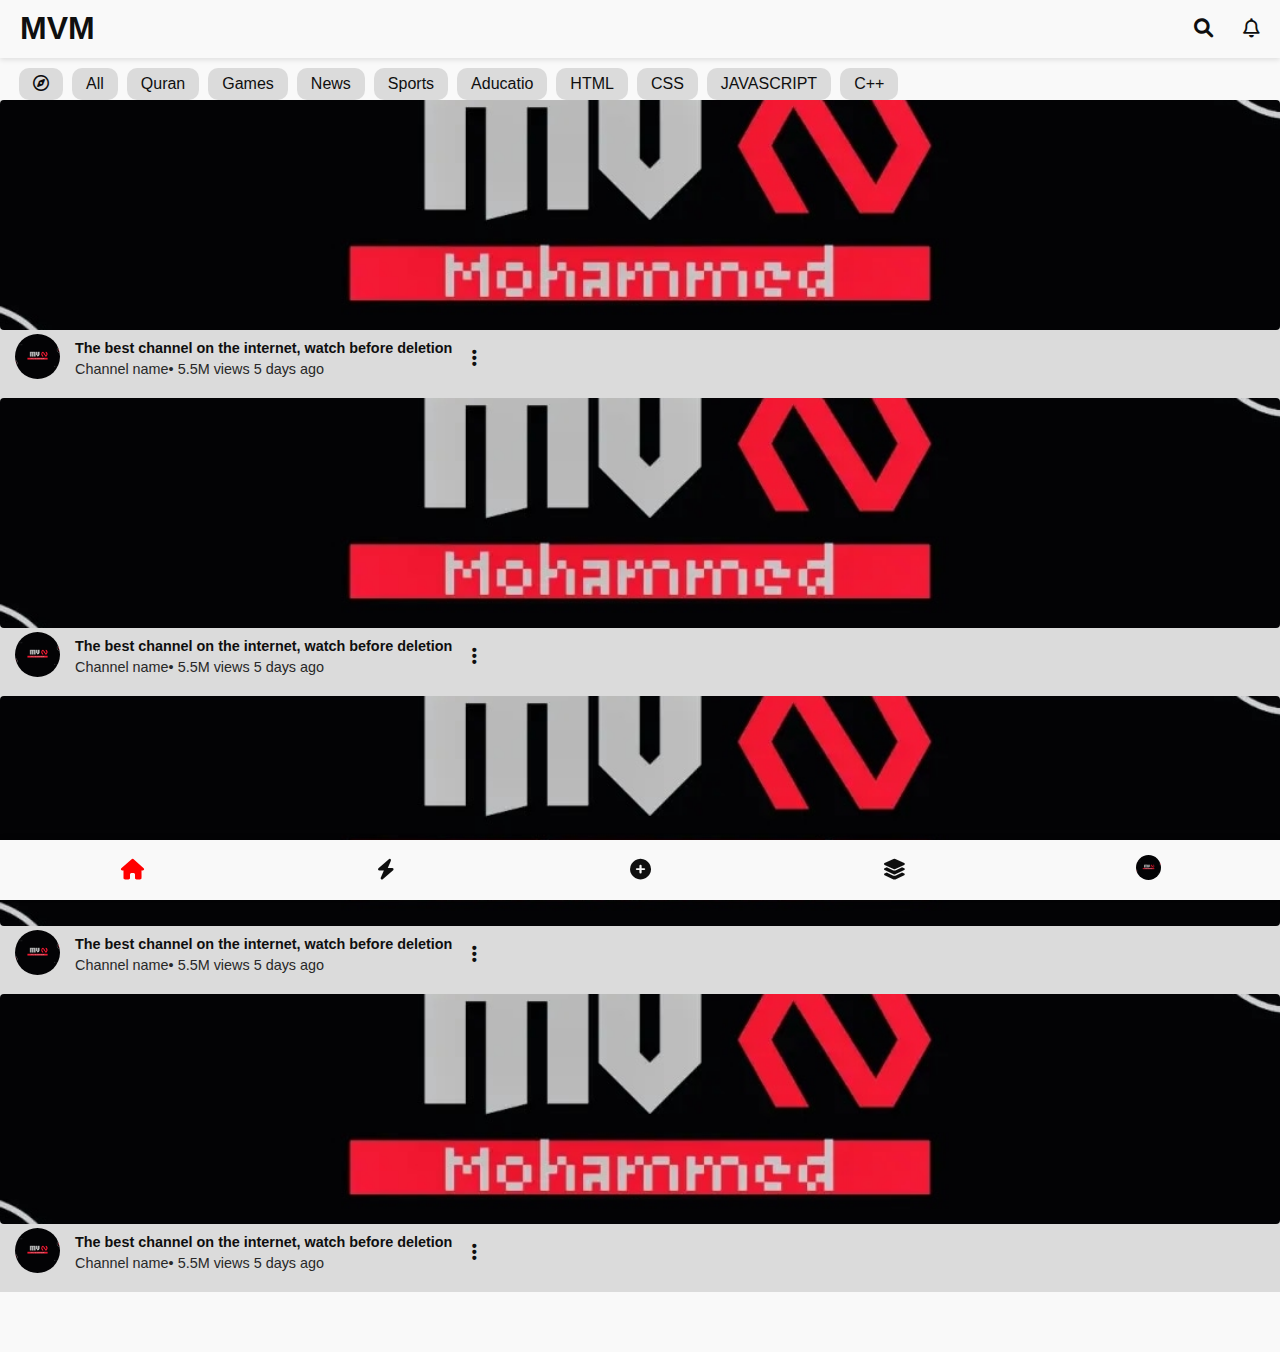
==== commit 96f57a66: "Add files via upload" ====
--- a/index.html
+++ b/index.html
@@ -1,167 +1,140 @@
 <!DOCTYPE html>
 <html lang="ar">
+  <head>
+    <meta charset="UTF-8" />
+    <meta name="viewport" content="width=device-width, initial-scale=1.0" />
+    <title>my YouTube</title>
+    <link
+      rel="stylesheet"
+      href="https://cdnjs.cloudflare.com/ajax/libs/font-awesome/6.0.0-beta3/css/all.min.css"
+    />
+    <link rel="stylesheet" href="styles.css" />
+  </head>
 
-<head>
- <meta charset="UTF-8">
- <meta name="viewport" content="width=device-width, initial-scale=1.0">
- <title>my YouTube</title>
- <link rel="stylesheet" href="https://cdnjs.cloudflare.com/ajax/libs/font-awesome/6.0.0-beta3/css/all.min.css">
- <link rel="stylesheet" href="styles.css">
-</head>
+  <body>
+    <!-- header section -->
+    <header class="navbar-top">
+      <a href="#"><h1>MVM</h1></a>
+      <nav>
+        <a href="search.html">
+          <i class="fas fa-search"></i
+        ></a>
+        <a href="#"><i class="fa-regular fa-bell"></i></a>
+      </nav>
+    </header>
+    <!-- Suggestion bar top -->
+    <section class="suggestion-bar-top">
+      <a href="test.html"><i class="fa-regular fa-compass"></i></a>
+      <a href="test.html">All</a>
+      <a href="test.html">Quran</a>
+      <a href="test.html">Games</a>
+      <a href="test.html">News</a>
+      <a href="test.html">Sports</a>
+      <a href="test.html">Aducatio</a>
+      <a href="test.html">HTML</a>
+      <a href="test.html">CSS</a>
+      <a href="test.html">JAVASCRIPT</a>
+      <a href="test.html">C++</a>
+      <!-- أضف المزيد من العناصر هنا إذا لزم الأمر -->
+    </section>
+    <!--------------------------->
+    <!-- main section -->
+    <main class="content">
+      <!-- video 1 -->
+      <section class="video-card">
+        <a href="video1.html"><img src="mv.jpg" alt="Video Thumbnail" /></a>
+        <div class="video-info">
+          <a href="account.html"><img src="mv.jpg" alt="error" /></a>
+          <a href="video1.html" class="video-info-box">
+            <h2>The best channel on the internet, watch before deletion</h2>
+            <p>
+              Channel name<span>&bull; 5.5M views </span
+              ><span>5 days ago </span>
+            </p>
+          </a>
+          <button class="action-menu-btn open-popup">
+            <i class="fa-solid fa-ellipsis-vertical"></i>
+          </button>
+        </div>
+      </section>
 
-<body>
- <!-- upper menu -->
- <div class="navbar-top">
-  <a href="#" class="nav-item logo"><h1>MV</h1></a>
-  <div class="nav-right">
-   <a href="search.html" class="nav-item">
-    <i class="fas fa-search"></i></a>
-   <a href="#" class="nav-item"><i class="fa-regular fa-bell"></i></a>
-  </div>
- </div>
- <!-------------------------->
- <!-- small bar -->
- <div class="navbar-sub">
-  <a href="test.html">
-   <div class="sub-item"><i class="fa-regular fa-compass"></i></div>
+      <!-- video 2 -->
+      <section class="video-card">
+        <a href="video1.html"><img src="mv.jpg" alt="Video Thumbnail" /></a>
+        <div class="video-info">
+          <a href="account.html"><img src="mv.jpg" alt="error" /></a>
+          <a href="video1.html" class="video-info-box">
+            <h2>The best channel on the internet, watch before deletion</h2>
+            <p>
+              Channel name<span>&bull; 5.5M views </span
+              ><span>5 days ago </span>
+            </p>
+          </a>
+          <button class="action-menu-btn open-popup">
+            <i class="fa-solid fa-ellipsis-vertical"></i>
+          </button>
+        </div>
+      </section>
 
-  <a href="test.html">
-   <div class="sub-item">All</div>
-  </a>
-  <a href="test.html">
-   <div class="sub-item">Quran</div>
-  </a>
-  <a href="test.html">
-   <div class="sub-item">Games</div>
-  </a>
-  <a href="test.html">
-   <div class="sub-item">News</div>
-  </a>
-  <a href="test.html">
-   <div class="sub-item">Sports</div>
-  </a>
-  <a href="test.html">
-   <div class="sub-item">Aducatio</div>
-  </a>
-   <a href="test.html">
-   <div class="sub-item">HTML</div>
-  </a>
-  <a href="test.html">
-   <div class="sub-item">CSS</div>
-  </a>
-  <a href="test.html">
-   <div class="sub-item">JAVASCRIPT</div>
-  </a>
-  <a href="test.html">
-   <div class="sub-item">C++</div>
-  </a>
-  <!-- أضف المزيد من العناصر هنا إذا لزم الأمر -->
- </div>
- <!--------------------------->
- <!-- media -->
- <div class="content">
-  <div class="video-list">
-   <!-- video1 -->
-   <div class="video-item">
-    <a href="video1.html" class="vid-link">
-     <div>
-      <img src="mv.jpg" alt="Video Thumbnail">
-     </div>
-     <div class="vidtitle">
-      <div>
-       <a href="account.html">
-        <img src="mv.jpg" alt="error">
-       </a>
+      <!-- video 3 -->
+      <section class="video-card">
+        <a href="video1.html"><img src="mv.jpg" alt="Video Thumbnail" /></a>
+        <div class="video-info">
+          <a href="account.html"><img src="mv.jpg" alt="error" /></a>
+          <a href="video1.html" class="video-info-box">
+            <h2>The best channel on the internet, watch before deletion</h2>
+            <p>
+              Channel name<span>&bull; 5.5M views </span
+              ><span>5 days ago </span>
+            </p>
+          </a>
+          <button class="action-menu-btn open-popup">
+            <i class="fa-solid fa-ellipsis-vertical"></i>
+          </button>
+        </div>
+      </section>
+
+      <!-- video 4 -->
+      <section class="video-card">
+        <a href="video1.html"><img src="mv.jpg" alt="Video Thumbnail" /></a>
+        <div class="video-info">
+          <a href="account.html"><img src="mv.jpg" alt="error" /></a>
+          <a href="video1.html" class="video-info-box">
+            <h2>The best channel on the internet, watch before deletion</h2>
+            <p>
+              Channel name<span>&bull; 5.5M views </span
+              ><span>5 days ago </span>
+            </p>
+          </a>
+          <button class="action-menu-btn open-popup">
+            <i class="fa-solid fa-ellipsis-vertical"></i>
+          </button>
+        </div>
+      </section>
+    </main>
+
+    <!-- Suggestion bar bottom -->
+    <section class="suggestion-bar-bottom">
+      <a href="#" class="home-btn"><i class="fas fa-home"></i></a>
+      <a href="shorts.html"><i class="fa-solid fa-bolt"></i></a>
+      <a href="#"><i class="fas fa-plus-circle"></i></a>
+      <a href="subscriber.html"><i class="fa-solid fa-layer-group"></i></a>
+      <a href="account.html"><img src="mv.jpg" /></a>
+    </section>
+
+    <!-- action menu popup -->
+    <section class="action-menu-popup" id="popup-menu">
+      <div class="action-menu-popup-box">
+        <a href="#"><i class="fa-solid fa-ban"></i>not interested</a>
+        <a href="#"
+          ><i class="fa-solid fa-xmark"></i>do not suggest the channel</a
+        >
+        <a href="#"
+          ><i class="fa-regular fa-clock"></i>save to "watch later list"</a
+        >
       </div>
-      <div class="viddes">
-       <a href="test.html">
-        <h3>The best channel on the internet, watch before deletion </h3>
-        <p>Channel name<span>&bull; 5.5M views </span><span>5 days ago </span></p>
-       </a>
-      </div>
-     </div>
-    </a>
-   </div>
+    </section>
 
-   <!-- video2 -->
-   <div class="video-item">
-    <a href="video2.html" class="vid-link">
-     <div>
-      <img src="mv.jpg" alt="Video Thumbnail">
-     </div>
-     <div class="vidtitle">
-      <div>
-       <a href="account.html">
-        <img src="mv.jpg" alt="error">
-       </a>
-      </div>
-      <div class="viddes">
-       <a href="test.html">
-        <h3>The best channel on the internet, watch before deletion </h3>
-        <p>Channel name<span>&bull; 5.5M views </span><span>5 days ago </span></p>
-       </a>
-      </div>
-     </div>
-    </a>
-   </div>
-   
-      <!-- video3 -->
-   <div class="video-item">
-    <a href="video3.html" class="vid-link">
-     <div>
-      <img src="mv.jpg" alt="Video Thumbnail">
-     </div>
-     <div class="vidtitle">
-      <div>
-       <a href="../html-folder/account.html">
-        <img src="mv.jpg" alt="error">
-       </a>
-      </div>
-      <div class="viddes">
-       <a href="test.html">
-        <h3>The best channel on the internet, watch before deletion </h3>
-        <p>Channel name<span>&bull; 5.5M views </span><span>5 days ago </span></p>
-       </a>
-      </div>
-     </div>
-    </a>
-   </div>
-   
-      <!-- video4 -->
-   <div class="video-item">
-    <a href="video4.html" class="vid-link">
-     <div>
-      <img src="mv.jpg" alt="Video Thumbnail">
-     </div>
-     <div class="vidtitle">
-      <div>
-       <a href="account.html">
-        <img src="mv.jpg" alt="error">
-       </a>
-      </div>
-      <div class="viddes">
-       <a href="test.html">
-        <h3>The best channel on the internet, watch before deletion </h3>
-        <p>Channel name<span>&bull; 5.5M views </span><span>5 days ago </span></p>
-       </a>
-      </div>
-     </div>
-    </a>
-   </div>
-
-
-   <!-- more video -->
-  </div>
- </div>
-
- <!-- button menu -->
- <div class="navbar">
-  <a href="#" class="nav-item home"><i class="fas fa-home"></i></a>
-  <a href="shorts.html" class="nav-item"><i class="fa-solid fa-bolt"></i></a>
-  <a href="#" class="nav-item"><i class="fas fa-plus-circle"></i></a>
-  <a href="subscriber.html" class="nav-item"><i class="fa-solid fa-layer-group"></i></a>
-  <a href="account.html" class="nav-item"><img src="mv.jpg" alt="error"></a>
- </div>
- <script src="script.js" defer></script>
-</body>
-</html>+    <script src="script.js" defer></script>
+  </body>
+</html>
--- a/styles.css
+++ b/styles.css
@@ -13,214 +13,291 @@
 }
 
 body {
-  background: var(--prc1);
+  background: var(--main-color);
   padding-bottom: 60px;
   direction: ltr;
 }
 
 :root {
-  --prc1: #f9f9f9;
-  --prc2: #0f0f0f;
-
-  --logo: #0f0f0f;
-  --icc: #0f0f0f;
-  --icbgc: #dbdbdb;
-
-  --tic: #0f0f0f;
-  --pac: #282828;
-  --menuc: #ededed;
-  --fmc: #ff0000;
-
-  --active: #a2a2a2;
+  --main-color: #f9f9f9;
+
+  --title-color: #0f0f0f;
+  --paragraph-color: #282828;
+
+  --icon-color: #0f0f0f;
+  --icon-background-color: #dbdbdb;
+
+  --open-page-btn-color: #ff0000;
+  --action-menu-btn: #4d3636;
+
+  --active-color: #a2a2a2;
 
   /*#ff0000*/
 }
 
 .dark-mode {
-  --prc1: #0f0f0f;
-  --prc2: #f9f9f9;
-
-  --logo: #f1f1f1;
-  --icc: #f9f9f9;
-  --icbgc: #272727;
-
-  --tic: #f1f1f1;
-  --pac: #6d6d6d;
-  --menuc: #272727;
+  --main-color: #0f0f0f;
+
+  --title-color: #f1f1f1;
+  --paragraph-color: #6d6d6d;
+
+  --icon-color: #f9f9f9;
+  --icon-background-color: #272727;
+
+  --active-color: #a2a2a2;
 }
 
 #dark {
   cursor: pointer;
 }
 
-.vid-link {
-  color: var(--tic);
-}
-/***** nav top *****/
+.a {
+  color: var(--title-color);
+}
+.back-btn {
+  color: var(--title-color);
+  font-size: 1.3rem;
+  font-weight: 600;
+}
+/***** header *****/
 .navbar-top {
   display: flex;
   justify-content: space-between;
   align-items: center;
-  background-color: var(--prc1);
+  background-color: var(--main-color);
   box-shadow: 0 2px 5px rgba(0, 0, 0, 0.1);
-  border-bottom: 1px solid var(--prc1);
-  padding: 0 20px;
+  border-bottom: 1px solid var(--main-color);
+  padding: 10px 20px;
   z-index: 1000;
 }
 
-.navbar-top .logo {
-  font: 20px 700;
-  padding-left: 10px;
-}
-
-.logo h {
-  color: var(--prc2);
-}
-
-.navbar-top .nav-right {
+.navbar-top a h1 {
+  font: 1rem 600;
+  color: var(--title-color);
+}
+.navbar-top a h1:active {
+  color: var(--active-color);
+}
+.navbar-top nav {
   display: flex;
   gap: 30px;
 }
 
-.navbar-top .nav-item {
-  display: flex;
-  color: var(--icc);
+.navbar-top nav a {
+  color: var(--icon-color);
   font-size: 1.2rem;
 }
-
-.navbar-sub {
+.navbar-top nav a:active {
+  color: var(--active-color);
+}
+/***** Suggestion bar top *****/
+.suggestion-bar-top {
   display: flex;
   overflow-x: auto;
   white-space: nowrap;
-  background-color: var(--prc1);
-  padding: 5px;
+  margin-top: 10px;
+  padding: 0 15px;
   gap: 5px;
 }
-.navbar-sub::-webkit-scrollbar {
+.suggestion-bar-top::-webkit-scrollbar {
   overflow: hidden;
 }
-.navbar-sub .sub-item {
+.suggestion-bar-top a {
   display: inline-block;
   padding: 7px 14px;
   margin-left: 4px;
-  color: var(--prc2);
+  color: var(--title-color);
   cursor: pointer;
   flex-shrink: 0;
   border-radius: 10px;
-  background-color: var(--menuc);
+  background-color: var(--icon-background-color);
   height: 100%;
   align-content: center;
-}
-
-.navbar-sub .sub-item:active {
+  font-size: 1rem;
+  font-weight: 500;
+}
+
+.suggestion-bar-top a:active {
   background-color: var(--active);
 }
 
-/****** bottom sub *******/
-.navbar {
-  display: flex;
-  justify-content: space-around;
-  align-items: center;
-  position: fixed;
-  bottom: 0;
-  width: 100%;
-  background-color: var(--prc1);
-  box-shadow: 0 -2px 5px rgba(0, 0, 0, 0.1);
-  z-index: 999;
-  padding: 5px;
-}
-.nav-item {
-  flex: 1;
-  text-align: center;
-  padding: 10px 0;
-  color: var(--icc);
-}
-.nav-item img {
-  width: 25px;
-  height: 25px;
-  border-radius: 50%;
-}
-.nav-item.home {
-  color: var(--fmc);
-}
-.nav-item .add {
-  padding: 20px 10px;
-  font-size: 100px;
-  color: #000;
-}
-
-/**channal bottom sub**/
-.nav-item.ch-subscriptions {
-  color: var(--fmc);
-}
-
-/***** contant*****/
+/***** contant *****/
 .content {
-  padding: 0 0 10px 0;
   overflow-y: auto;
 }
 
-.video-list {
+.content .video-card {
   display: flex;
   flex-direction: column;
-}
-
-.video-item {
-  background: var(--prc1);
-}
-.video-item:active {
-  background-color: var(--icbgc);
-}
-
-.video-item img {
+  background-color: var(--icon-background-color);
+}
+
+.content .video-card img {
   object-fit: cover;
   width: 100%;
   height: 230px;
   border-radius: 4px;
 }
 
-.vidtitle {
+.content .video-card .video-info {
   display: flex;
   flex-direction: row;
   align-items: center;
   padding: 0 0 15px 15px;
 }
 
-.vidtitle img {
+.content .video-card .video-info img {
   object-fit: cover;
   width: 45px;
   height: 45px;
   border-radius: 50px;
 }
 
-.vidtitle .viddes {
+.content .video-card .video-info .video-info-box {
   align-items: center;
   margin-left: 10px;
 }
 
-.vidtitle a {
-  color: var(--tic);
-}
-
-.vidtitle .viddes h3 {
-  margin: 10px 5px;
-  font-size: 1rem;
-}
-
-.vidtitle p {
+.content .video-card .video-info a {
+  color: var(--title-color);
+}
+
+.content .video-card .video-info .video-info-box {
+  align-items: center;
+  margin-left: 10px;
+}
+.content .video-card .video-info .video-info-box h2 {
   margin: 5px;
-  font-size: 1rem;
-  color: var(--pac);
-}
-
-.vidtitle .viddes {
-  color: var(--tic);
   font-size: 0.9rem;
+  font-weight: 600;
+  color: var(--title-color);
+}
+
+.content .video-card .video-info p {
+  margin: 5px;
+  font-size: 0.9rem;
+  color: var(--paragraph-color);
+}
+.content .video-card .video-info .video-info-box:active {
+  background-color: var(--active-color);
+}
+.content .video-card .video-info .action-menu-btn {
+  cursor: pointer;
+  border: none;
+  background-color: transparent;
+  border-radius: 50%;
+  font-size: 1.2rem;
+  color: var(--icon-color);
+  padding: 5px 15px;
+  margin-right: 15px;
+}
+.content .video-card .video-info .action-menu-btn:active {
+  background-color: var(--action-menu-btn);
+}
+/****** Suggestion bar bottom *******/
+.suggestion-bar-bottom {
+  display: flex;
+  justify-content: space-around;
+  align-items: center;
+  position: fixed;
+  bottom: 0;
+  width: 100%;
+  background-color: var(--main-color);
+  box-shadow: 0 -2px 5px rgba(0, 0, 0, 0.1);
+  z-index: 999;
+  padding: 5px;
+}
+.suggestion-bar-bottom a {
+  flex: 1;
+  text-align: center;
+  padding: 10px 0;
+  color: var(--icon-color);
+  font-size: 1.3rem;
+}
+.suggestion-bar-bottom a:active {
+  color: var(--active-color);
+}
+.suggestion-bar-bottom a img {
+  width: 25px;
+  height: 25px;
+  border-radius: 50%;
+}
+/* page */
+.suggestion-bar-bottom .home-btn {
+  color: var(--open-page-btn-color);
+}
+.suggestion-bar-bottom .shorts-btn {
+  color: var(--open-page-btn-color);
+}
+.suggestion-bar-bottom .add-btn {
+  color: var(--open-page-btn-color);
+}
+.suggestion-bar-bottom .subscriber-btn {
+  color: var(--open-page-btn-color);
+}
+/**channal bottom sub**/
+.navbar .nav-item .ch-subscriptions {
+  color: var(--open-page-btn-color);
+}
+/*** popup ***/
+.action-menu-popup {
+  position: fixed;
+  top: 0;
+  left: 0;
+  width: 100%;
+  height: 100%;
+  display: none;
+  justify-content: flex-end; /* Align to bottom */
+  align-items: center;
+  background-color: rgba(0, 0, 0, 0.5); /* Transparent background */
+  z-index: 999;
+}
+
+.action-menu-popup .action-menu-popup-box {
+  width: 100%;
+  max-width: 400px;
+  padding: 20px;
+  height: 160px;
+  background-color: var(--icon-background-color);
+  border-radius: 10px;
+  text-align: center;
+  animation: slideUp 0.3s ease-out;
+}
+
+.action-menu-popup .action-menu-popup-box a {
+  color: #333;
+  font-size: 1.2rem;
+  transition: background-color 0.2s ease;
+  text-align: left;
+}
+
+.action-menu-popup .action-menu-popup-box a {
+  font-size: 1rem;
+  font-weight: 500;
+  color: var(--title-color);
+}
+.action-menu-popup .action-menu-popup-box a i {
+  margin-right: 15px;
+  font-size: 1rem;
+}
+
+.action-menu-popup .action-menu-popup-box a:active {
+  background-color: var(--active);
+}
+
+/* Animation for popup sliding from the bottom */
+@keyframes slideUp {
+  from {
+    transform: translateY(100%);
+  }
+  to {
+    transform: translateY(0);
+  }
 }
 
 /******* account ********/
-.nav-item.aactive {
-  color: var(--prc2);
+.nav-item .aactive {
+  color: var(--title-color);
 }
 
 .acontent {
@@ -228,7 +305,7 @@
   overflow-y: auto;
 }
 
-.aprofile {
+.acontent .aprofile {
   display: flex;
   border-radius: 15px;
   align-items: top;
@@ -237,25 +314,40 @@
   width: 100%;
   gap: 20px;
   padding: 2px 20px;
-  color: var(--tic);
-}
-
-.aprofile img {
+  color: var(--title-color);
+}
+
+.acontent .aprofile img {
   width: 80px;
   height: 80px;
   border-radius: 50px;
 }
-
-.acontent-title {
+.acontent .aprofile .account-info {
+  display: flex;
+  flex-direction: column;
+  gap: 10px;
+}
+.acontent .aprofile .account-info h2 {
+  font-size: 1.2rem;
+  font-weight: 600;
+}
+.acontent .aprofile .account-info p {
+  font-size: 1rem;
+  font-weight: 500;
+}
+.acontent .acontent-title {
   display: flex;
   align-items: center;
   justify-content: space-between;
   margin: 20px;
-  color: var(--tic);
+  color: var(--title-color);
   font-size: 0.9rem;
 }
-
-.acontent-title button {
+.acontent .acontent-title h2 {
+  font-size: 1.1rem;
+  font-weight: 600;
+}
+.acontent .acontent-title button {
   display: flex;
   padding: 5px 10px;
   border: none;
@@ -266,56 +358,59 @@
   font-size: 0.9rem;
   font-weight: 500;
 }
-.acontent-title button:active {
+
+.acontent .acontent-title button:active {
   background: var(--active);
 }
 
-.avideo-list {
+.acontent .avideo-list {
   display: flex;
   flex-wrap: nowrap;
   overflow-x: auto;
   -webkit-overflow-scrolling: touch;
   margin: 0 0 0 15px;
 }
-.avideo-list::-webkit-scrollbar {
+.acontent .avideo-list::-webkit-scrollbar {
   overflow: hidden;
 }
 
-.avideo-item {
+.acontent .avideo-list .avideo-item {
   flex: 0 0 auto;
   margin-right: 10px;
   width: 150px;
 }
-.avideo-item img {
+.acontent .avideo-list .avideo-item img {
   width: 100%;
   height: 50%;
   border-radius: 15px;
   object-fit: cover;
 }
 
-.avideo-item h3 {
+.acontent .avideo-list .avideo-item .avid-link h3 {
   margin: 10px 0 5px;
   font-size: 1rem;
-  color: var(--tic);
-}
-
-.avideo-item p {
-  font-size: 1rem;
-  color: var(--pac);
+  font-weight: 500;
+  color: var(--title-color);
+}
+
+.acontent .avideo-list .avideo-item .avid-link p {
+  font-size: 1rem;
+  font-weight: 500;
+  color: var(--paragraph-color);
 }
 
 /*** settings ***/
-.Scontent {
+.navbar-top .setting-title {
+  color: var(--title-color);
+  font-size: 1.2rem;
+  font-weight: 600;
+}
+.settings-content {
   display: flex;
   flex-direction: column;
 }
-
-.setting-title {
-  color: var(--tic);
-}
-
-.sbut-list button {
-  background: var(--prc1);
+.settings-content button {
+  background: var(--main-color);
   font-size: 1rem;
   font-weight: 500;
   padding-left: 20px;
@@ -323,11 +418,11 @@
   width: 100%;
   height: 50px;
   border: none;
-  color: var(--tic);
+  color: var(--title-color);
   cursor: pointer;
 }
 
-.sbut-list button:active {
+.settings-content button:active {
   background: var(--active);
 }
 
@@ -338,7 +433,7 @@
 }
 
 #toggle-dark-mode span i {
-  fill: var(--icc);
+  fill: var(--icon-color);
 }
 
 #toggle-dark-mode span i:last-child {
@@ -365,21 +460,21 @@
 
 .search-container button {
   padding: 5px 8px;
-  color: var(--icc);
-  background: var(--icbgc);
+  color: var(--icon-color);
+  background: var(--icon-background-color);
   font-size: 1.1rem;
   border: none;
   border-radius: 50px;
 }
 
-.search-box {
+.search-container .search-box {
   width: 100%;
   height: 35px;
   border-radius: 20px;
   border: none;
   padding: 0 15px;
-  background: var(--icbgc);
-  color: var(--tic);
+  background: var(--icon-background-color);
+  color: var(--title-color);
 }
 
 .suggestions-box {
@@ -389,7 +484,7 @@
   max-height: 200px;
   overflow-y: auto;
   border: none;
-  color: var(--tic);
+  color: var(--title-color);
   font-size: 1rem;
 }
 
@@ -411,7 +506,7 @@
   padding: 0px 10px;
 }
 
-.banner-image {
+.channel-banner img {
   width: 100%;
   height: 100%;
   object-fit: cover;
@@ -424,32 +519,37 @@
   padding: 15px;
 }
 
-.profile-picture {
+.channel-info img {
   width: 70px;
   height: 70px;
   border-radius: 50%;
   margin-right: 10px;
   flex-shrink: 0;
 }
-
-.channel-name {
-  font-size: 1.4rem;
+.channel-info .info-box {
+  display: flex;
+  flex-direction: column;
+  gap: 5px;
+}
+.channel-info .info-box h2 {
+  font-size: 1.2rem;
   font-weight: 600;
-  color: var(--tic);
-}
-
-.subscriber-count {
-  color: var(--pac);
+  color: var(--title-color);
+}
+
+.channel-info .info-box p {
+  color: var(--paragraph-color);
   font-size: 0.9rem;
-}
-
-.Channel-description {
-  color: var(--pac);
+  margin-top: 5px;
+}
+
+.channel-description {
+  margin: 0 0 20px 15px;
+}
+.channel-description p {
+  color: var(--paragraph-color);
   font-size: 0.9rem;
-  padding-left: 15px;
-  margin-bottom: 20px;
-}
-
+}
 .subscribe-btn {
   align-content: center;
   margin: 0 15px 15px 15px;
@@ -479,12 +579,14 @@
   padding: 5px;
   gap: 1px;
 }
-
+.ch-navbar-sub::-webkit-scrollbar {
+  overflow: hidden;
+}
 .ch-navbar-sub .ch-sub-item {
   display: inline-block;
   padding: 5px 14px;
   margin-left: 4px;
-  color: var(--prc2);
+  color: var(--title-color);
   cursor: pointer;
   flex-shrink: 0;
   height: 100%;
@@ -493,13 +595,13 @@
   transition: border-color 0.3s ease;
 }
 
-.ch-navbar-sub .ch-sub-item.active {
+.ch-sub-item button.active {
   border-bottom: 2px solid #ff0000;
 }
 
 /* Tab Content */
 .tab-content {
-  padding: 20px;
+  padding: 10px 15px;
   display: none;
 }
 
@@ -507,78 +609,49 @@
   display: block;
 }
 
-.video-grid {
-  gap: 10px;
-}
-
-.video-card {
-  display: flex;
-  border-radius: 8px;
-  overflow: hidden;
-  transition: box-shadow 0.3s ease;
-  align-items: center;
-  background: transparent;
-  border: none;
-}
-.video-card img {
-  width: 160px;
-  height: 90px;
-  border-radius: 15px;
-}
-.Toplist {
-  color: var(--tic);
-  font-size: 1.2rem;
-}
-.ch-videod {
-  top: 50px;
-}
-.ch-videod h3 {
-  margin: 10px;
-  font-size: 0.9rem;
-  color: var(--tic);
-}
-.ch-videod p {
-  margin: 10px;
-  color: var(--pac);
-  font-size: 0.7rem;
-}
-
-.ch-video-list {
+.tab-content .video-grid .ch-video-list {
   display: flex;
   flex-wrap: nowrap;
   overflow-x: auto;
-  gap: 25px;
-}
-
+  gap: 20px;
+}
+.tab-content .video-grid .ch-video-list::-webkit-scrollbar {
+  overflow: hidden;
+}
 .ch-video-item {
   margin-right: 10px;
   width: 300px;
 }
-.ch-video-item img {
+.tab-content .video-grid .ch-video-list .ch-video-item img {
   width: 320px;
   height: 180px;
   border-radius: 15px;
   object-fit: cover;
 }
 
-.ch-video-item h3 {
+.tab-content .video-grid .ch-video-list .ch-video-item h3 {
   margin: 10px 0 5px;
   font-size: 1rem;
-  color: var(--tic);
-}
-
-.ch-video-item p {
+  color: var(--title-color);
+}
+
+.tab-content .video-grid .ch-video-list .ch-video-item p {
   font-size: 14px;
-  color: var(--pac);
-}
-
-.ch-ranking-but {
-  display: flex;
-  margin: 10px 0;
+  color: var(--paragraph-color);
+}
+.tab-content .video-grid .Toplist {
+  color: var(--title-color);
+  font-size: 1.2rem;
+  margin: 0 0 10px 0;
+}
+/***/
+.tab-content .ch-ranking-but {
+  display: flex;
+  margin: 0 0 25px;
   width: auto;
   gap: 10px;
 }
-.ch-ranking-but button {
+.tab-content .ch-ranking-but button {
   width: 70px;
   padding: 10px;
   border: none;
@@ -587,23 +660,58 @@
   cursor: pointer;
   font-weight: 700;
 }
+/*** card ***/
+.tab-content .video-grid {
+  display: flex;
+  flex-direction: column;
+  gap: 20px;
+}
+.tab-content .video-grid .video-card {
+  display: flex;
+  border-radius: 8px;
+  overflow: hidden;
+  transition: box-shadow 0.3s ease;
+  align-items: center;
+  background: transparent;
+  border: none;
+}
+.tab-content .video-grid .video-card img {
+  width: 160px;
+  height: 90px;
+  border-radius: 15px;
+}
+
+.tab-content .video-grid .video-card .ch-videod {
+  top: 50px;
+}
+.tab-content .video-grid .video-card .ch-videod h3 {
+  margin: 10px;
+  font-size: 0.9rem;
+  color: var(--title-color);
+}
+.tab-content .video-grid .video-card .ch-videod p {
+  margin: 10px;
+  color: var(--paragraph-color);
+  font-size: 0.7rem;
+}
+
 /****** subscribers ****/
 .sub-info {
   display: flex;
   align-items: center;
 }
-.sub-link {
+.sub-info .sub-link {
   text-decoration: none;
   display: flex;
   align-items: center;
   margin: 10px 0px;
   padding-right: 90px;
 }
-.sub-link h3 {
-  color: var(--tic);
-}
-.sub-link p {
-  color: var(--pac);
+.sub-info .sub-link h3 {
+  color: var(--title-color);
+}
+.sub-info .sub-link p {
+  color: var(--paragraph-color);
   font-size: 0.9rem;
 }
 .sub-info .sub-link img {
@@ -613,10 +721,10 @@
   object-fit: cover;
   margin: 0px 15px;
 }
-.sub-icon a {
-  color: var(--icc);
-  font-size: 1rem;
-  background: var(--icbgc);
+.sub-info .sub-icon a {
+  color: var(--icon-color);
+  font-size: 1rem;
+  background: var(--icon-background-color);
   padding: 5px 10px;
   border-radius: 15px;
 }
@@ -628,23 +736,12 @@
   width: 100%;
   height: 100vh;
 }
-.back-btn {
-  position: fixed;
-  top: 0;
-  right: 10px;
-  cursor: pointer;
-  color: var(--icc);
-  font-size: 2rem;
-  z-index: 3;
-  opacity: 0.2;
-}
 
 /***** video section *****/
 .video-contant .main-video {
-  display: flex;
   position: fixed;
   width: 100%;
-  height: var(--top-video-height);
+  height: auto;
   top: 0;
   z-index: 2;
 }
@@ -652,12 +749,12 @@
   width: 100%;
   height: auto;
 }
+
 /***** info section *****/
 .video-contant .video-info {
   display: flex;
   flex-direction: column;
   padding: 0 15px;
-  margin-top: 250px;
 }
 /*** top ***/
 .video-contant .video-info .top-row {
@@ -667,13 +764,13 @@
   margin-bottom: 20px;
 }
 .video-contant .video-info .top-row h1 {
-  color: var(--tic);
+  color: var(--title-color);
   font-size: 1.2rem;
   font-weight: 600;
 }
 .video-contant .video-info .top-row .view-time {
   display: flex;
-  color: var(--pac);
+  color: var(--paragraph-color);
   font-size: 1rem;
   justify-content: space-between;
   align-items: center;
@@ -684,14 +781,15 @@
   justify-content: space-between;
 }
 .video-contant .video-info .top-row .view-time .data p {
-  color: var(--pac);
+  color: var(--paragraph-color);
   font-size: 1rem;
 }
 .video-contant .video-info .top-row .view-time button {
   background-color: transparent;
-  color: var(--pac);
-  border: none;
-}
+  color: var(--paragraph-color);
+  border: none;
+}
+
 /*** middle ***/
 .video-contant .video-info .middle-row {
   display: flex;
@@ -710,7 +808,7 @@
   border-radius: 50%;
 }
 .video-contant .video-info .middle-row .channal-info h2 {
-  color: var(--tic);
+  color: var(--title-color);
   font-size: 1.2rem;
   font-weight: 600;
 }
@@ -720,8 +818,8 @@
   font-weight: 500;
 }
 .video-contant .video-info .middle-row button {
-  background-color: var(--icbgc);
-  color: var(--icc);
+  background-color: var(--icon-background-color);
+  color: var(--icon-color);
   border: none;
   border-radius: 25px;
   padding: 10px 15px;
@@ -731,6 +829,7 @@
 .video-contant .video-info .middle-row button:active {
   background-color: var(--active);
 }
+
 /*** bottom ***/
 .video-contant .video-info .bottom-row {
   display: flex;
@@ -742,36 +841,37 @@
 .video-contant .video-info .bottom-row::-webkit-scrollbar {
   overflow: hidden;
 }
-.video-contant .video-info .bottom-row .video-Interact {
+.video-contant .video-info .bottom-row .video-interact {
   display: flex;
   align-items: center;
   gap: 5px;
-  background-color: var(--icbgc);
+  background-color: var(--icon-background-color);
   border: none;
   border-radius: 25px;
   padding: 10px 15px;
   font-size: 1rem;
   font-weight: 500;
 }
-.video-contant .video-info .bottom-row .video-Interact button {
-  color: var(--icc);
+.video-contant .video-info .bottom-row .video-interact button {
+  color: var(--icon-color);
   background-color: transparent;
   border: none;
   font-size: 1rem;
 }
-.video-contant .video-info .bottom-row .video-Interact span {
-  color: var(--icc);
-}
-.video-contant .video-info .bottom-row .video-Interact:active {
+.video-contant .video-info .bottom-row .video-interact span {
+  color: var(--icon-color);
+}
+.video-contant .video-info .bottom-row .video-interact:active {
   background-color: var(--active);
 }
+
 /***** comment section *****/
 .video-contant .video-info .comments {
   display: flex;
   flex-direction: column;
   gap: 10px;
   margin-bottom: 20px;
-  background-color: var(--icbgc);
+  background-color: var(--icon-background-color);
   padding: 10px 15px;
   border-radius: 15px;
 }
@@ -786,12 +886,12 @@
 .video-contant .video-info .comments .comment-number h3 {
   font-size: 1rem;
   font-weight: 500;
-  color: var(--tic);
+  color: var(--title-color);
 }
 .video-contant .video-info .comments .comment-number span {
   font-size: 1rem;
   font-weight: 500;
-  color: var(--pac);
+  color: var(--paragraph-color);
 }
 .video-contant .video-info .comments .coment-box {
   display: flex;
@@ -806,8 +906,85 @@
   object-fit: cover;
 }
 .video-contant .video-info .comments .coment-box p {
-  color: var(--tic);
-  font-size: 1rem;
+  color: var(--title-color);
+  font-size: 1rem;
+}
+.video-contant .Video-suggestion {
+  display: flex;
+  flex-direction: column;
+  gap: 20px;
+  background-color: var(--icon-background-color);
+}
+.video-contant .Video-suggestion .video-item {
+  background: var(--main-color);
+}
+.video-contant .Video-suggestion .video-item:active {
+  background-color: var(--icon-background-color);
+}
+.video-contant .Video-suggestion .video-item img {
+  object-fit: cover;
+  width: 100%;
+  height: 230px;
+  border-radius: 4px;
+}
+.video-contant .Video-suggestion .video-item .vidtitle {
+  display: flex;
+  flex-direction: row;
+  align-items: center;
+  padding: 0 0 15px 15px;
+}
+.video-contant .Video-suggestion .video-item .vidtitle img {
+  object-fit: cover;
+  width: 45px;
+  height: 45px;
+  border-radius: 50px;
+}
+
+.video-contant .Video-suggestion .video-item .vidtitle .viddes {
+  align-items: center;
+  margin-left: 10px;
+}
+
+.video-contant .Video-suggestion .video-item .vidtitle a {
+  color: var(--title-color);
+}
+
+.video-contant .Video-suggestion .video-item .vidtitle .viddes h3 {
+  margin: 10px 5px;
+  font-size: 1rem;
+}
+
+.video-contant .Video-suggestion .video-item .vidtitle p {
+  margin: 5px;
+  padding-right: 15px;
+  font-size: 0.8rem;
+  color: var(--paragraph-color);
+}
+
+.video-contant .Video-suggestion .video-item .vidtitle .viddes {
+  color: var(--title-color);
+  font-size: 0.9rem;
+}
+
+@media (max-width: 370px) {
+  .video-contant .video-info {
+    margin-top: 215px;
+  }
+}
+@media (min-width: 375px) and (max-width: 400px) {
+  .video-contant .video-info {
+    margin-top: 250px;
+  }
+}
+@media (min-width: 410px) and (max-width: 450px) {
+  .video-contant .video-info {
+    margin-top: 250px;
+  }
+}
+@media (min-width: 768px) {
+  .video-contant .video-info {
+    margin-top: 460px;
+  }
 }
 /******* sizing **********/
 @media (max-width: 600px) {
@@ -835,71 +1012,3 @@
     font-size: 12px;
   }
 }
-
-/***** upload video **/
-.uvc {
-  max-width: 600px;
-  margin: 0 auto;
-  padding: 20px;
-  background-color: #fff;
-  border-radius: 8px;
-  box-shadow: 0 2px 4px rgba(0, 0, 0, 0.1);
-}
-
-.uvc h1 {
-  color: #333;
-  text-align: center;
-}
-
-.upload-section {
-  display: flex;
-}
-
-#video-preview {
-  display: none;
-  max-width: 192px;
-  fill: auto;
-}
-
-label {
-  display: block;
-  margin-bottom: 8px;
-  color: #555;
-}
-
-input[type="text"],
-textarea {
-  width: 100%;
-  padding: 8px;
-  margin-bottom: 12px;
-  border: 1px solid #ddd;
-  border-radius: 4px;
-  box-sizing: border-box;
-}
-
-textarea {
-  height: 100px;
-}
-
-.uvsave-Button {
-  width: 100%;
-  padding: 10px;
-  background-color: #007bff;
-  color: #fff;
-  border: none;
-  border-radius: 4px;
-  cursor: pointer;
-  font-size: 16px;
-}
-
-.uvsave-Button:hover {
-  background-color: #0056b3;
-}
-
-#thumbnail-preview {
-  max-width: 100%;
-  height: auto;
-  margin-bottom: 15px;
-  border: 2px solid #ccc;
-  border-radius: 8px;
-}
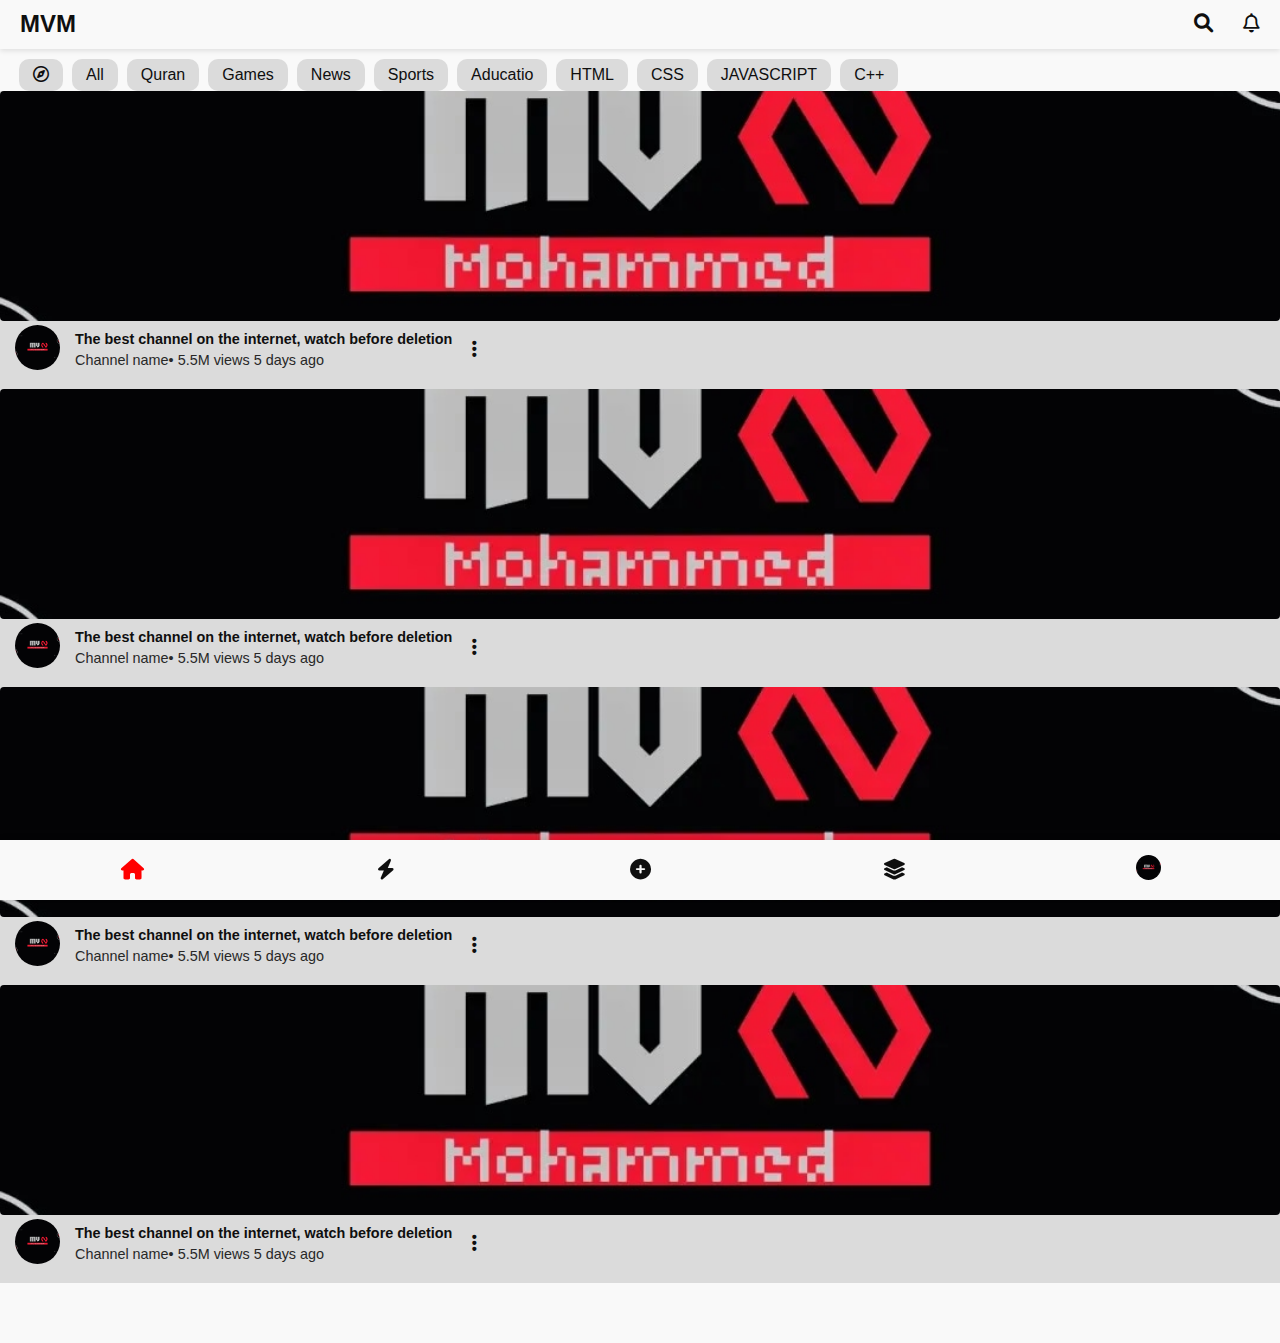
==== commit 5cfceaa6: "Add files via upload" ====
--- a/index.html
+++ b/index.html
@@ -3,12 +3,13 @@
   <head>
     <meta charset="UTF-8" />
     <meta name="viewport" content="width=device-width, initial-scale=1.0" />
-    <title>my YouTube</title>
+    
     <link
       rel="stylesheet"
       href="https://cdnjs.cloudflare.com/ajax/libs/font-awesome/6.0.0-beta3/css/all.min.css"
     />
     <link rel="stylesheet" href="styles.css" />
+    <title>my YouTube</title>
   </head>
 
   <body>
@@ -44,7 +45,7 @@
       <section class="video-card">
         <a href="video1.html"><img src="mv.jpg" alt="Video Thumbnail" /></a>
         <div class="video-info">
-          <a href="account.html"><img src="mv.jpg" alt="error" /></a>
+          <a href="channal.html"><img src="mv.jpg" alt="error" /></a>
           <a href="video1.html" class="video-info-box">
             <h2>The best channel on the internet, watch before deletion</h2>
             <p>
@@ -62,13 +63,10 @@
       <section class="video-card">
         <a href="video1.html"><img src="mv.jpg" alt="Video Thumbnail" /></a>
         <div class="video-info">
-          <a href="account.html"><img src="mv.jpg" alt="error" /></a>
+          <a href="channal.html"><img src="mv.jpg" alt="error" /></a>
           <a href="video1.html" class="video-info-box">
             <h2>The best channel on the internet, watch before deletion</h2>
-            <p>
-              Channel name<span>&bull; 5.5M views </span
-              ><span>5 days ago </span>
-            </p>
+            <p>Channel name<span>&bull; 5.5M views 5 days ago</p>
           </a>
           <button class="action-menu-btn open-popup">
             <i class="fa-solid fa-ellipsis-vertical"></i>
@@ -80,7 +78,7 @@
       <section class="video-card">
         <a href="video1.html"><img src="mv.jpg" alt="Video Thumbnail" /></a>
         <div class="video-info">
-          <a href="account.html"><img src="mv.jpg" alt="error" /></a>
+          <a href="channal.html"><img src="mv.jpg" alt="error" /></a>
           <a href="video1.html" class="video-info-box">
             <h2>The best channel on the internet, watch before deletion</h2>
             <p>
@@ -98,7 +96,7 @@
       <section class="video-card">
         <a href="video1.html"><img src="mv.jpg" alt="Video Thumbnail" /></a>
         <div class="video-info">
-          <a href="account.html"><img src="mv.jpg" alt="error" /></a>
+          <a href="channal.html"><img src="mv.jpg" alt="error" /></a>
           <a href="video1.html" class="video-info-box">
             <h2>The best channel on the internet, watch before deletion</h2>
             <p>
--- a/styles.css
+++ b/styles.css
@@ -23,12 +23,13 @@
 
   --title-color: #0f0f0f;
   --paragraph-color: #282828;
+  --link-color: #3EA6FF;
 
   --icon-color: #0f0f0f;
   --icon-background-color: #dbdbdb;
 
   --open-page-btn-color: #ff0000;
-  --action-menu-btn: #4d3636;
+  --action-menu-btn: #ffe8d4;
 
   --active-color: #a2a2a2;
 
@@ -38,8 +39,9 @@
 .dark-mode {
   --main-color: #0f0f0f;
 
-  --title-color: #f1f1f1;
-  --paragraph-color: #6d6d6d;
+  --title-color: #F1F1F1;
+  --paragraph-color: #AAAAAA;
+   --link-color: #3EA6FF;
 
   --icon-color: #f9f9f9;
   --icon-background-color: #272727;
@@ -71,11 +73,12 @@
   z-index: 1000;
 }
 
-.navbar-top a h1 {
-  font: 1rem 600;
-  color: var(--title-color);
-}
-.navbar-top a h1:active {
+.navbar-top h1 {
+  font-size: 1.5rem;
+  font-weight: 600;
+  color: var(--title-color);
+}
+.navbar-top h1:active {
   color: var(--active-color);
 }
 .navbar-top nav {
@@ -162,10 +165,6 @@
   color: var(--title-color);
 }
 
-.content .video-card .video-info .video-info-box {
-  align-items: center;
-  margin-left: 10px;
-}
 .content .video-card .video-info .video-info-box h2 {
   margin: 5px;
   font-size: 0.9rem;
@@ -423,7 +422,7 @@
 }
 
 .settings-content button:active {
-  background: var(--active);
+  background: var(--active-color);
 }
 
 /*general*/
@@ -495,205 +494,169 @@
 }
 
 .suggestion-item:active {
-  background-color: var(--active);
-}
+  background-color: var(--active-color);
+}
+
+
 
 /**** channal ****/
-.channel-banner {
+.channal-content {
+  overflow-y: auto;
+}
+.channal-content .channal-top-section {
+  width: 100%;
+  box-shadow: 0 -2px 5px rgba(0, 0, 0, 0.1);
+  padding: 10px 15px;
+}
+.channal-content .channal-top-section .channal-banner {
   width: 100%;
   height: 100px;
-  overflow: hidden;
-  padding: 0px 10px;
-}
-
-.channel-banner img {
-  width: 100%;
-  height: 100%;
   object-fit: cover;
   border-radius: 15px;
 }
-
-.channel-info {
-  display: flex;
-  align-items: center;
-  padding: 15px;
-}
-
-.channel-info img {
-  width: 70px;
-  height: 70px;
-  border-radius: 50%;
-  margin-right: 10px;
-  flex-shrink: 0;
-}
-.channel-info .info-box {
+.channal-content .channal-top-section .channal-info {
+  display: flex;
+  margin: 20px 0;
+  gap: 10px;
+}
+.channal-content .channal-top-section .channal-info img {
+  width: 72px;
+  height: 72px;
+  border-radius: 50px;
+}
+.channal-content .channal-top-section .channal-info .channal-info-box {
   display: flex;
   flex-direction: column;
   gap: 5px;
 }
-.channel-info .info-box h2 {
-  font-size: 1.2rem;
-  font-weight: 600;
-  color: var(--title-color);
-}
-
-.channel-info .info-box p {
-  color: var(--paragraph-color);
+.channal-content .channal-top-section .channal-info .channal-info-box h2 {
+  font-size: 1.5rem;
+  font-weight: 600;
+  color: var(--title-color);
+}
+.channal-content .channal-top-section .channal-info .channal-info-box p {
+  font-size: 1rem;
+  font-weight: 500;
+  color: var(--paragraph-color);
+}
+.channal-content .channal-top-section .channal-link {
+  display: flex;
+  flex-direction: column;
+}
+.channal-content .channal-top-section .channal-link p {
   font-size: 0.9rem;
-  margin-top: 5px;
-}
-
-.channel-description {
-  margin: 0 0 20px 15px;
-}
-.channel-description p {
-  color: var(--paragraph-color);
-  font-size: 0.9rem;
-}
-.subscribe-btn {
-  align-content: center;
-  margin: 0 15px 15px 15px;
-}
-
-.subscribe-btn button {
-  width: 100%;
-  background-color: #ff0000;
-  color: white;
-  border: none;
-  padding: 10px 20px;
-  font-size: 1rem;
-  border-radius: 25px;
-  cursor: pointer;
-  transition: background-color 0.3s ease;
-}
-
-.subscribe-btn button:active {
-  background-color: #cc0000;
-}
-
-/* Navigation Tabs */
-.ch-navbar-sub {
+  font-weight: 600;
+  color: var(--paragraph-color);
+}
+.channal-content .channal-top-section .channal-link p a {
+  color: var(--link-color);
+}
+/*** section ***/
+.channal-content .channal-main-section {
+  width: 100%;
+}
+.channal-main-section .channal-navigayion-btn {
   display: flex;
   overflow-x: auto;
   white-space: nowrap;
-  padding: 5px;
-  gap: 1px;
-}
-.ch-navbar-sub::-webkit-scrollbar {
+  margin-top: 10px;
+  padding: 0 15px;
+  gap: 5px;
+}
+.channal-content .channal-main-section .channal-navigayion-btn::-webkit-scrollbar {
   overflow: hidden;
 }
-.ch-navbar-sub .ch-sub-item {
+.channal-content .channal-main-section .channal-navigayion-btn a {
   display: inline-block;
-  padding: 5px 14px;
-  margin-left: 4px;
+  padding: 7px 14px;
   color: var(--title-color);
   cursor: pointer;
   flex-shrink: 0;
+  border-radius: 10px;
   height: 100%;
   align-content: center;
-  border-bottom: 2px solid transparent;
-  transition: border-color 0.3s ease;
-}
-
-.ch-sub-item button.active {
-  border-bottom: 2px solid #ff0000;
-}
-
-/* Tab Content */
-.tab-content {
-  padding: 10px 15px;
-  display: none;
-}
-
-.tab-content.active {
-  display: block;
-}
-
-.tab-content .video-grid .ch-video-list {
-  display: flex;
-  flex-wrap: nowrap;
-  overflow-x: auto;
-  gap: 20px;
-}
-.tab-content .video-grid .ch-video-list::-webkit-scrollbar {
-  overflow: hidden;
-}
-.ch-video-item {
-  margin-right: 10px;
-  width: 300px;
-}
-.tab-content .video-grid .ch-video-list .ch-video-item img {
-  width: 320px;
-  height: 180px;
-  border-radius: 15px;
+  font-size: 1rem;
+  font-weight: 500; 
+}
+/***/
+.channal-content .channal-main-section .best-video {
+  display: flex;
+  flex-direction: column;
+  gap: 15px;
+  margin: 10px 0;
+}
+.channal-content .channal-main-section .best-video img {
+  width: 100%;
+  height: 230px;
   object-fit: cover;
 }
-
-.tab-content .video-grid .ch-video-list .ch-video-item h3 {
-  margin: 10px 0 5px;
-  font-size: 1rem;
-  color: var(--title-color);
-}
-
-.tab-content .video-grid .ch-video-list .ch-video-item p {
-  font-size: 14px;
-  color: var(--paragraph-color);
-}
-.tab-content .video-grid .Toplist {
-  color: var(--title-color);
-  font-size: 1.2rem;
-  margin: 0 0 10px 0;
+.channal-content .channal-main-section .best-video h3 {
+  font-size: 1rem;
+  font-weight: 500;
+  color: var(--title-color);
+  margin-bottom: 5px;
+  padding: 0 12px;
 }
 /***/
-.tab-content .ch-ranking-but {
-  display: flex;
-  margin: 0 0 25px;
-  width: auto;
+.channal-content .channal-main-section .videos-section {
+  display: flex;
+  flex-direction: column;
+  margin: 10px 0;
   gap: 10px;
 }
-.tab-content .ch-ranking-but button {
-  width: 70px;
-  padding: 10px;
-  border: none;
-  border-radius: 10px;
-  align-content: center;
-  cursor: pointer;
-  font-weight: 700;
-}
-/*** card ***/
-.tab-content .video-grid {
-  display: flex;
-  flex-direction: column;
-  gap: 20px;
-}
-.tab-content .video-grid .video-card {
-  display: flex;
-  border-radius: 8px;
-  overflow: hidden;
-  transition: box-shadow 0.3s ease;
-  align-items: center;
-  background: transparent;
-  border: none;
-}
-.tab-content .video-grid .video-card img {
+.channal-content .channal-main-section .videos-section h2 {
+  font-size: 1.1rem;
+  font-weight: 600;
+  color: var(--title-color);
+  margin: 0 12px;
+}
+.channal-content .channal-main-section .videos-section .video-card {
+  display: flex;
+  align-items: center;
+  justify-content: space-between;
+  padding: 0 12px;
+}
+.channal-content .channal-main-section .videos-section .video-card .video-info img {
+  object-fit: cover;
   width: 160px;
   height: 90px;
-  border-radius: 15px;
-}
-
-.tab-content .video-grid .video-card .ch-videod {
-  top: 50px;
-}
-.tab-content .video-grid .video-card .ch-videod h3 {
-  margin: 10px;
+  border-radius: 4px; 
+  margin-right: 10px;
+}
+.channal-content .channal-main-section .videos-section .video-card .video-info {
+  display: flex;
+  align-items: center;
+  gap: 5px;
+}
+.channal-content .channal-main-section .videos-section .video-card .video-info .video-info-box {
+  display: flex;
+  flex-direction: column;
+  gap: 10px;
+}
+.channal-content .channal-main-section .videos-section .video-card .video-info .video-info-box h3 {
+  font-size: 1rem;
+  font-weight: 600;
+  color: var(--title-color);
+}
+.channal-content .channal-main-section .videos-section .video-card .video-info .video-info-box p {
   font-size: 0.9rem;
-  color: var(--title-color);
-}
-.tab-content .video-grid .video-card .ch-videod p {
-  margin: 10px;
-  color: var(--paragraph-color);
-  font-size: 0.7rem;
-}
+  font-weight: 500;
+  color: var(--paragraph-color);
+}
+.channal-content .channal-main-section .videos-section .video-card .action-menu-btn {
+  cursor: pointer;
+  border: none;
+  background-color: transparent;
+  border-radius: 50%;
+  font-size: 1.2rem;
+  color: var(--icon-color);
+  padding: 5px 15px;
+  margin-right: 15px;
+}
+.channal-content .channal-main-section .videos-section .video-card .action-menu-btn:active {
+  background-color: var(--action-menu-btn);
+}
+
 
 /****** subscribers ****/
 .sub-info {
@@ -813,7 +776,7 @@
   font-weight: 600;
 }
 .video-contant .video-info .middle-row .channal-info p {
-  color: var(--pac);
+  color: var(--paragraph-color);
   font-size: 1rem;
   font-weight: 500;
 }
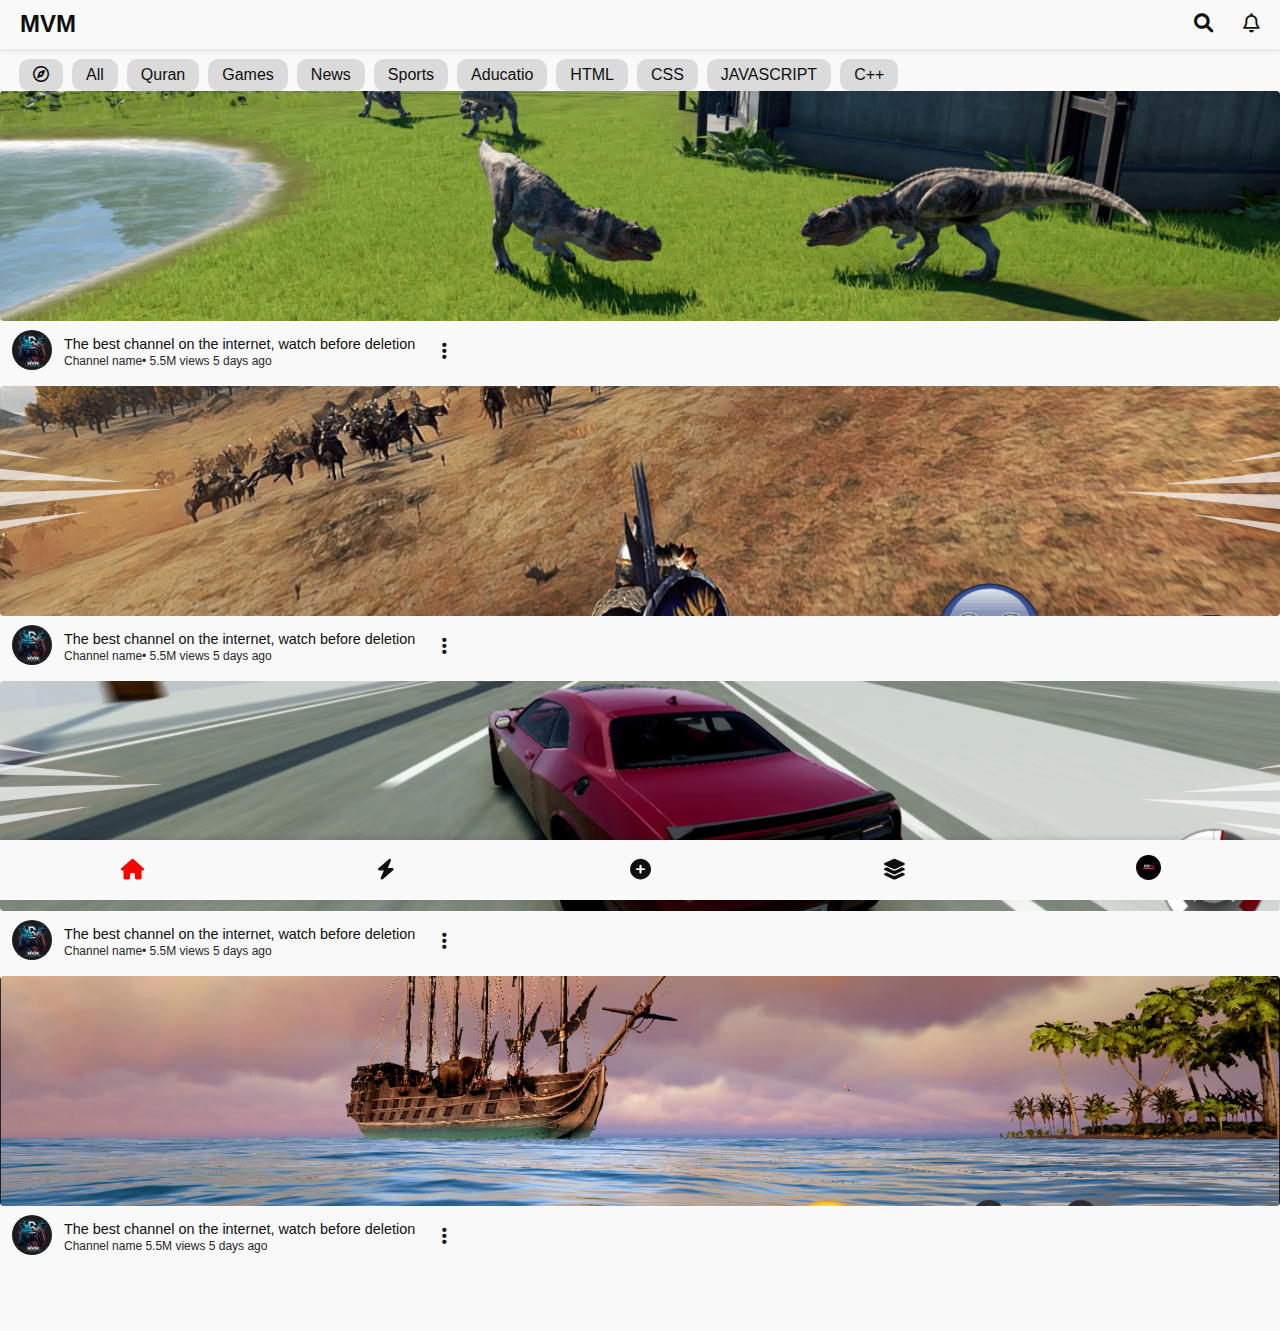
==== commit 7b333da7: "Add files via upload" ====
--- a/index.html
+++ b/index.html
@@ -43,11 +43,11 @@
     <main class="content">
       <!-- video 1 -->
       <section class="video-card">
-        <a href="video1.html"><img src="mv.jpg" alt="Video Thumbnail" /></a>
+        <a href="video1.html"><img src="1.png" alt="Video Thumbnail" /></a>
         <div class="video-info">
-          <a href="channal.html"><img src="mv.jpg" alt="error" /></a>
+          <a href="channal.html"><img src="mv.png" alt="error" /></a>
           <a href="video1.html" class="video-info-box">
-            <h2>The best channel on the internet, watch before deletion</h2>
+            <h3>The best channel on the internet, watch before deletion</h3>
             <p>
               Channel name<span>&bull; 5.5M views </span
               ><span>5 days ago </span>
@@ -61,11 +61,11 @@
 
       <!-- video 2 -->
       <section class="video-card">
-        <a href="video1.html"><img src="mv.jpg" alt="Video Thumbnail" /></a>
+        <a href="video1.html"><img src="2.png" alt="Video Thumbnail" /></a>
         <div class="video-info">
-          <a href="channal.html"><img src="mv.jpg" alt="error" /></a>
+          <a href="channal.html"><img src="mv.png" alt="error" /></a>
           <a href="video1.html" class="video-info-box">
-            <h2>The best channel on the internet, watch before deletion</h2>
+            <h3>The best channel on the internet, watch before deletion</h3>
             <p>Channel name<span>&bull; 5.5M views 5 days ago</p>
           </a>
           <button class="action-menu-btn open-popup">
@@ -76,11 +76,11 @@
 
       <!-- video 3 -->
       <section class="video-card">
-        <a href="video1.html"><img src="mv.jpg" alt="Video Thumbnail" /></a>
+        <a href="video1.html"><img src="3.png" alt="Video Thumbnail" /></a>
         <div class="video-info">
-          <a href="channal.html"><img src="mv.jpg" alt="error" /></a>
+          <a href="channal.html"><img src="mv.png" alt="error" /></a>
           <a href="video1.html" class="video-info-box">
-            <h2>The best channel on the internet, watch before deletion</h2>
+            <h3>The best channel on the internet, watch before deletion</h3>
             <p>
               Channel name<span>&bull; 5.5M views </span
               ><span>5 days ago </span>
@@ -94,15 +94,13 @@
 
       <!-- video 4 -->
       <section class="video-card">
-        <a href="video1.html"><img src="mv.jpg" alt="Video Thumbnail" /></a>
+        <a href="video1.html"><img src="4.png" alt="Video Thumbnail" /></a>
         <div class="video-info">
-          <a href="channal.html"><img src="mv.jpg" alt="error" /></a>
+          <a href="channal.html"><img src="mv.png" alt="error" /></a>
           <a href="video1.html" class="video-info-box">
-            <h2>The best channel on the internet, watch before deletion</h2>
+            <h3>The best channel on the internet, watch before deletion</h3>
             <p>
-              Channel name<span>&bull; 5.5M views </span
-              ><span>5 days ago </span>
-            </p>
+              Channel name 5.5M views 5 days ago</p>
           </a>
           <button class="action-menu-btn open-popup">
             <i class="fa-solid fa-ellipsis-vertical"></i>
--- a/styles.css
+++ b/styles.css
@@ -132,7 +132,6 @@
 .content .video-card {
   display: flex;
   flex-direction: column;
-  background-color: var(--icon-background-color);
 }
 
 .content .video-card img {
@@ -146,35 +145,35 @@
   display: flex;
   flex-direction: row;
   align-items: center;
-  padding: 0 0 15px 15px;
+  padding: 5px 0 12px 12px;
 }
 
 .content .video-card .video-info img {
   object-fit: cover;
-  width: 45px;
-  height: 45px;
+  width: 40px;
+  height: 40px;
   border-radius: 50px;
 }
 
 .content .video-card .video-info .video-info-box {
-  align-items: center;
-  margin-left: 10px;
+  display: flex;
+  flex-direction: column;
+  margin: 0 12px;
+  gap: 2px;
 }
 
 .content .video-card .video-info a {
   color: var(--title-color);
 }
 
-.content .video-card .video-info .video-info-box h2 {
-  margin: 5px;
+.content .video-card .video-info .video-info-box h3 {
   font-size: 0.9rem;
-  font-weight: 600;
+  font-weight: 500;
   color: var(--title-color);
 }
 
 .content .video-card .video-info p {
-  margin: 5px;
-  font-size: 0.9rem;
+  font-size: 0.75rem;
   color: var(--paragraph-color);
 }
 .content .video-card .video-info .video-info-box:active {
@@ -311,28 +310,35 @@
   box-sizing: border-box;
   align-items: center;
   width: 100%;
-  gap: 20px;
+  gap: 10px;
   padding: 2px 20px;
   color: var(--title-color);
 }
 
 .acontent .aprofile img {
-  width: 80px;
-  height: 80px;
+  width: 72px;
+  height: 72px;
   border-radius: 50px;
 }
 .acontent .aprofile .account-info {
   display: flex;
   flex-direction: column;
-  gap: 10px;
+  gap: 5px;
+  color: var(--title-color);
 }
 .acontent .aprofile .account-info h2 {
   font-size: 1.2rem;
   font-weight: 600;
+  color: var(--paragraph-color);
 }
 .acontent .aprofile .account-info p {
-  font-size: 1rem;
-  font-weight: 500;
+  font-size: 0.75rem;
+  font-weight: 500;
+}
+.acontent .aprofile .account-info p span {
+  font-size: 0.75rem;
+  font-weight: 400;
+  color: var(--paragraph-color);
 }
 .acontent .acontent-title {
   display: flex;
@@ -342,24 +348,27 @@
   color: var(--title-color);
   font-size: 0.9rem;
 }
-.acontent .acontent-title h2 {
+.acontent .acontent-title h3 {
   font-size: 1.1rem;
   font-weight: 600;
+  color: var(--title-color);
 }
 .acontent .acontent-title button {
   display: flex;
-  padding: 5px 10px;
-  border: none;
+  padding: 4px 8px;
+  color: var(--title-color);
+  border: 1px solid var(--title-color);
+  background-color: transparent;
   border-radius: 25px;
-  height: 40px;
+  height: 30px;
   align-items: center;
   cursor: pointer;
-  font-size: 0.9rem;
+  font-size: 0.75rem;
   font-weight: 500;
 }
 
 .acontent .acontent-title button:active {
-  background: var(--active);
+  background: var(--active-color);
 }
 
 .acontent .avideo-list {
@@ -367,7 +376,7 @@
   flex-wrap: nowrap;
   overflow-x: auto;
   -webkit-overflow-scrolling: touch;
-  margin: 0 0 0 15px;
+  margin: 0 0 0 12px;
 }
 .acontent .avideo-list::-webkit-scrollbar {
   overflow: hidden;
@@ -376,27 +385,48 @@
 .acontent .avideo-list .avideo-item {
   flex: 0 0 auto;
   margin-right: 10px;
-  width: 150px;
+  width: 160px;
 }
 .acontent .avideo-list .avideo-item img {
   width: 100%;
-  height: 50%;
+  height: 90px;
   border-radius: 15px;
   object-fit: cover;
 }
 
 .acontent .avideo-list .avideo-item .avid-link h3 {
-  margin: 10px 0 5px;
+  margin: 5px 0;
   font-size: 1rem;
   font-weight: 500;
   color: var(--title-color);
 }
 
 .acontent .avideo-list .avideo-item .avid-link p {
-  font-size: 1rem;
-  font-weight: 500;
-  color: var(--paragraph-color);
-}
+  font-size: 0.8rem;
+  color: var(--paragraph-color);
+}
+/***/
+.acontent .bottom-section {
+  display: flex;
+  flex-direction: column;
+  gap: 1px;
+  margin-top: 20px;
+}
+.acontent .bottom-section button {
+  text-align: left;
+  padding: 12px;
+  background-color: transparent;
+  color: var(--title-color);
+  border: none;
+}
+.acontent .bottom-section button i {
+  margin-right: 10px;
+  font-size: 1rem;
+}
+.acontent .bottom-section button:active {
+  background: var(--active-color);
+}
+
 
 /*** settings ***/
 .navbar-top .setting-title {
@@ -662,6 +692,8 @@
 .sub-info {
   display: flex;
   align-items: center;
+  justify-content: space-between;
+  margin-top: 20px;
 }
 .sub-info .sub-link {
   text-decoration: none;
@@ -678,16 +710,17 @@
   font-size: 0.9rem;
 }
 .sub-info .sub-link img {
-  width: 70px;
-  height: 70px;
+  width: 48px;
+  height: 48px;
   border-radius: 50%;
   object-fit: cover;
   margin: 0px 15px;
 }
-.sub-info .sub-icon a {
+.sub-info .sub-icon {
   color: var(--icon-color);
   font-size: 1rem;
   background: var(--icon-background-color);
+  margin-right: 12px;
   padding: 5px 10px;
   border-radius: 15px;
 }
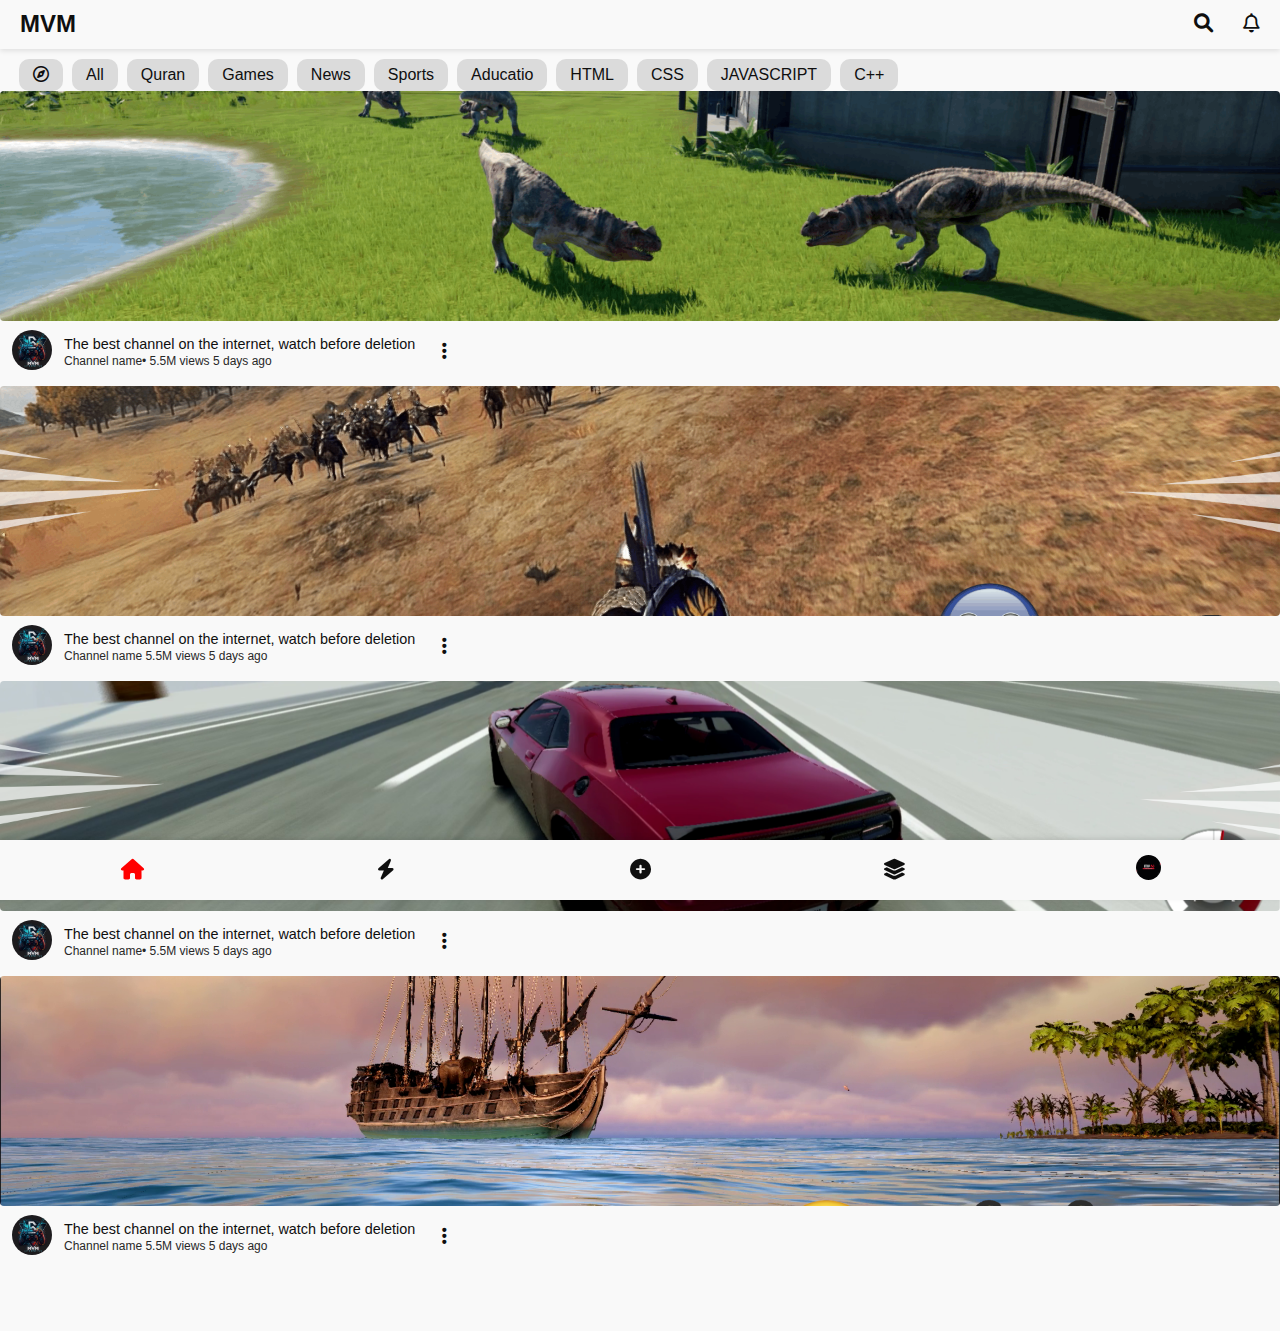
==== commit 3df10883: "Add files via upload" ====
--- a/index.html
+++ b/index.html
@@ -3,13 +3,14 @@
   <head>
     <meta charset="UTF-8" />
     <meta name="viewport" content="width=device-width, initial-scale=1.0" />
-    
+
     <link
       rel="stylesheet"
       href="https://cdnjs.cloudflare.com/ajax/libs/font-awesome/6.0.0-beta3/css/all.min.css"
     />
     <link rel="stylesheet" href="styles.css" />
-    <title>my YouTube</title>
+    <link rel="icon" href="logo.png" type="image/x-icon">
+    <title>MVM</title>
   </head>
 
   <body>
@@ -17,9 +18,7 @@
     <header class="navbar-top">
       <a href="#"><h1>MVM</h1></a>
       <nav>
-        <a href="search.html">
-          <i class="fas fa-search"></i
-        ></a>
+        <a href="search.html"> <i class="fas fa-search"></i></a>
         <a href="#"><i class="fa-regular fa-bell"></i></a>
       </nav>
     </header>
@@ -66,7 +65,7 @@
           <a href="channal.html"><img src="mv.png" alt="error" /></a>
           <a href="video1.html" class="video-info-box">
             <h3>The best channel on the internet, watch before deletion</h3>
-            <p>Channel name<span>&bull; 5.5M views 5 days ago</p>
+            <p>Channel name 5.5M views 5 days ago</p>
           </a>
           <button class="action-menu-btn open-popup">
             <i class="fa-solid fa-ellipsis-vertical"></i>
@@ -99,8 +98,7 @@
           <a href="channal.html"><img src="mv.png" alt="error" /></a>
           <a href="video1.html" class="video-info-box">
             <h3>The best channel on the internet, watch before deletion</h3>
-            <p>
-              Channel name 5.5M views 5 days ago</p>
+            <p>Channel name 5.5M views 5 days ago</p>
           </a>
           <button class="action-menu-btn open-popup">
             <i class="fa-solid fa-ellipsis-vertical"></i>
